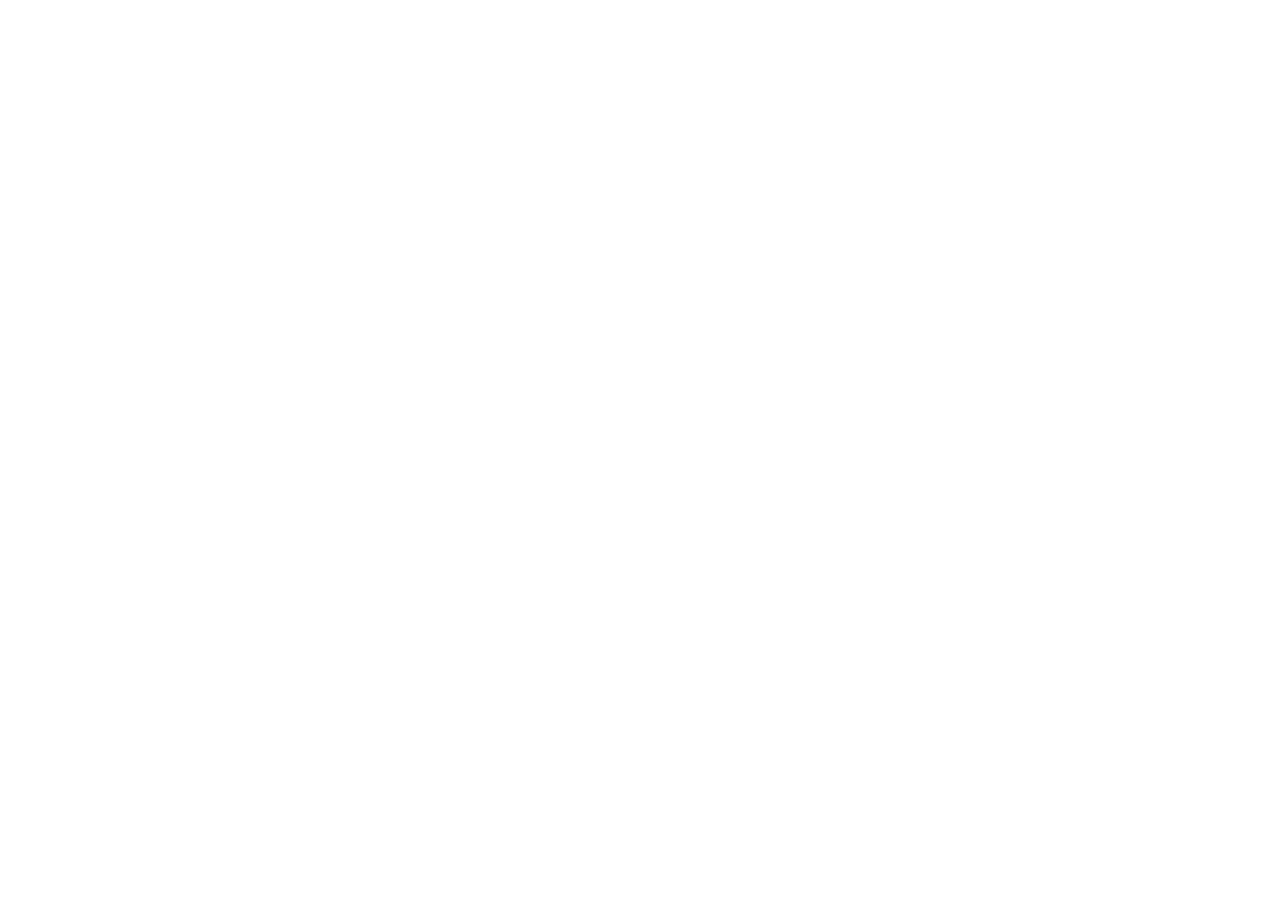
==== index.html @ 11820106 "first commit" ====
<!DOCTYPE html>
<html lang="en">
<head>
    <meta charset="UTF-8">
    <meta name="viewport" content="width=device-width, initial-scale=1.0">
    <title>Document</title>
</head>
<body>
    
</body>
</html>
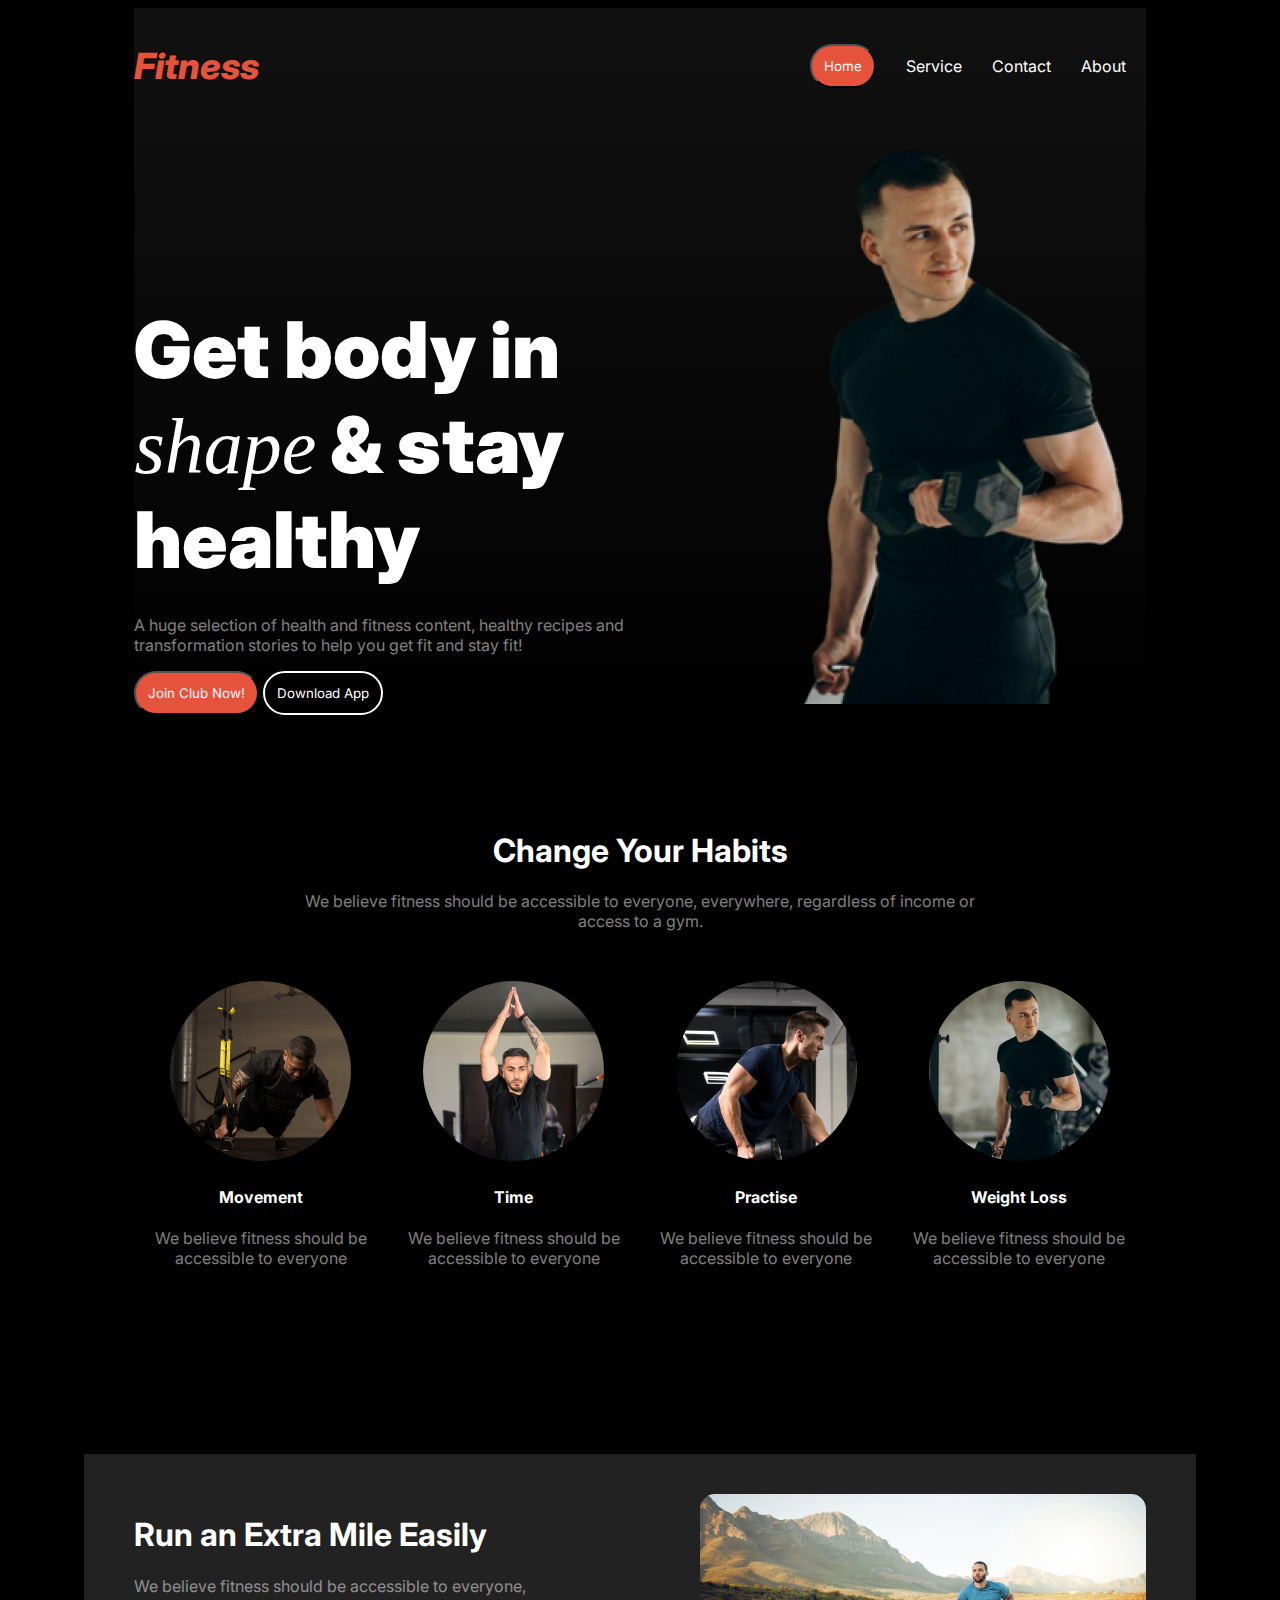
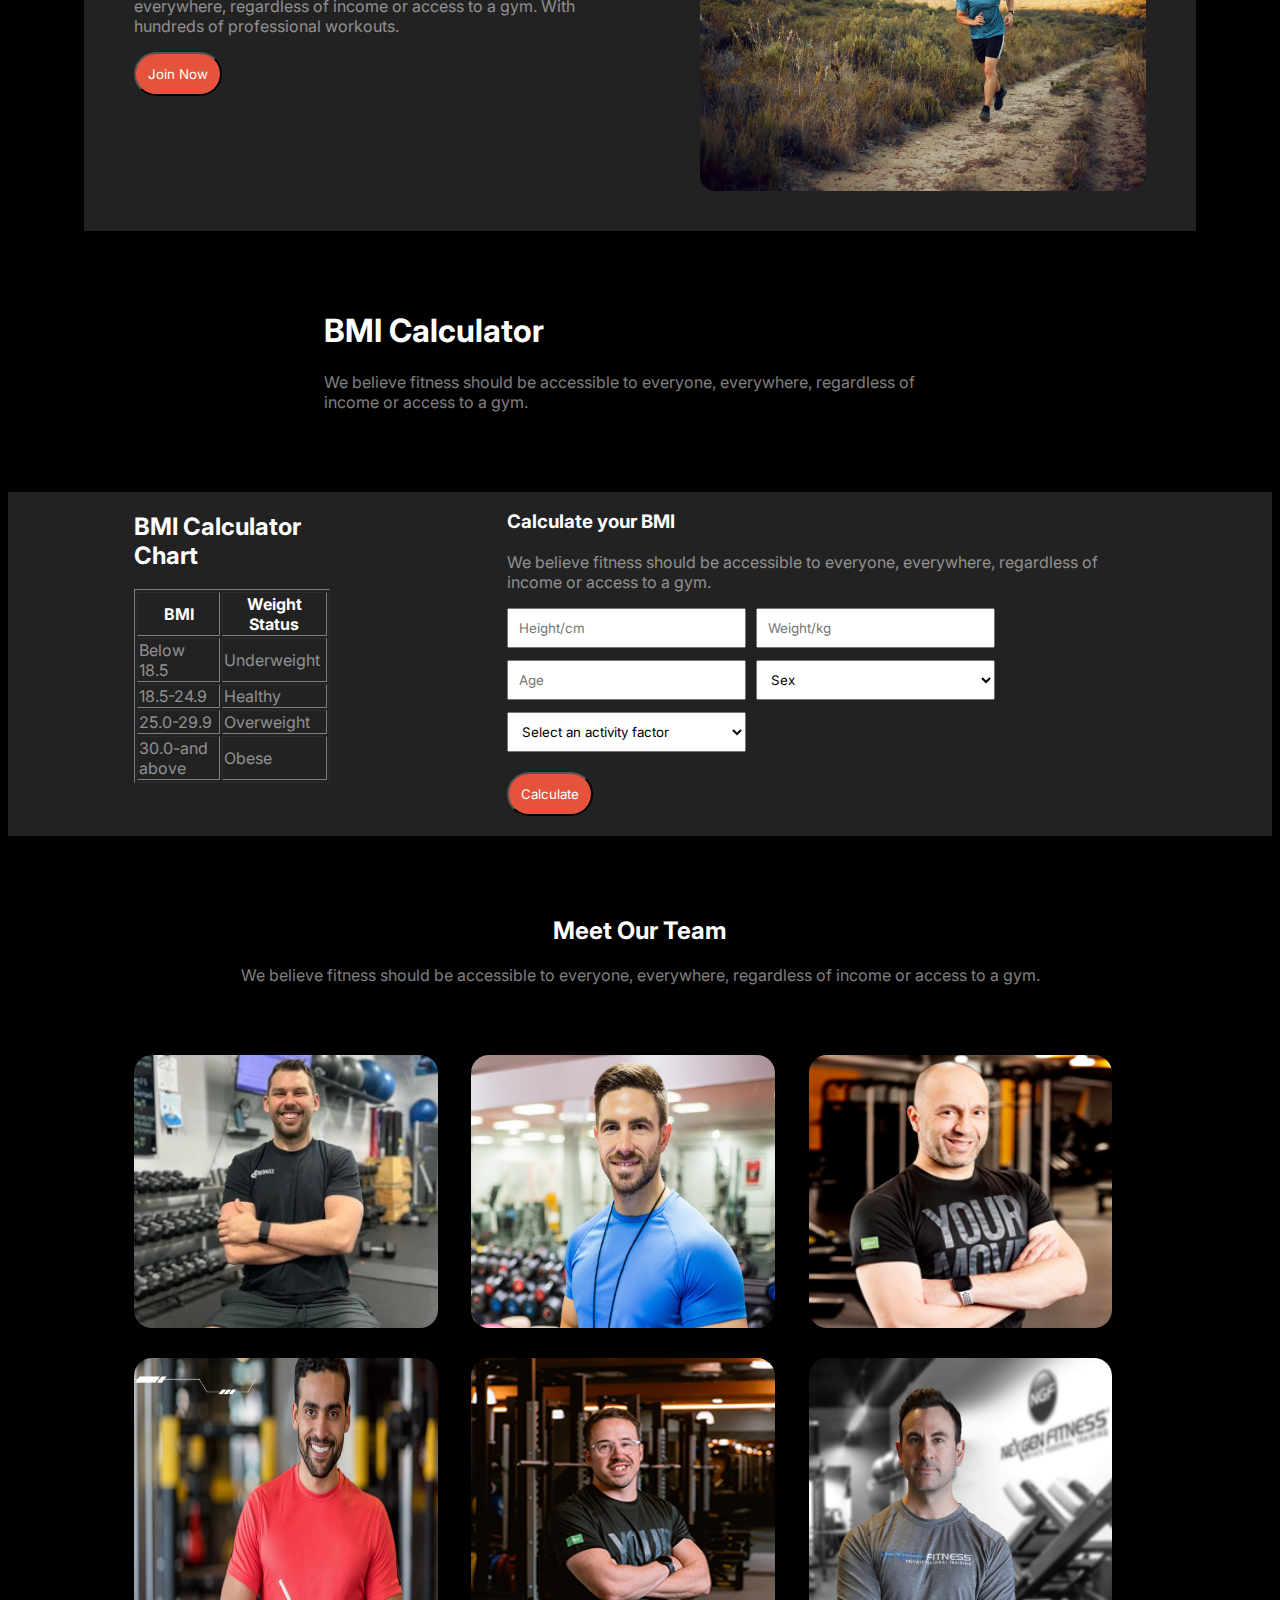
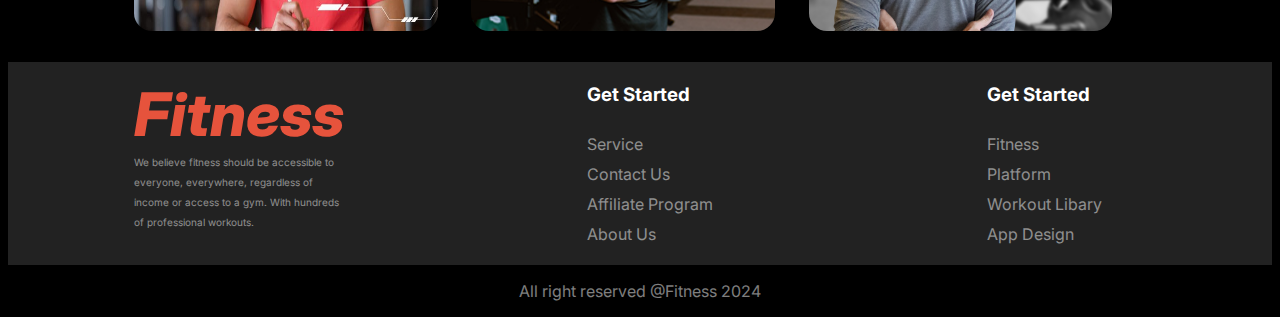
==== commit 4a88a114: "second commit" ====
--- a/index.html
+++ b/index.html
@@ -3,9 +3,220 @@
 <head>
     <meta charset="UTF-8">
     <meta name="viewport" content="width=device-width, initial-scale=1.0">
-    <title>Document</title>
+    <title>Fitness</title>
+    <link rel="stylesheet" href="style.css">
+    
 </head>
 <body>
+    <!-- header start here -->
+    <header>
+        <div class="fitness">
+            <div class="fit">
+            <p>Fitness</p>
+            </div>
+            <div class="icon">
+                <ul>
+                    
+                    <li><button class="home">Home</button></li>
+                    <li class="white">Service</li>
+                    <li class="white">Contact</li>
+                    <li class="white">About</li>
+                    
+                </ul>
+            </div>
+        </div>
+        <div class="container">
+            <div class="section-2">
+                <p  class="body-shape white" >Get body in <span id="shape">shape</span> & stay healthy</p>
+                <p class="bblack">A huge selection of health and fitness content, healthy recipes and transformation stories to help you get fit and stay fit!</p>
+                <div class="side">
+                    <p>
+                        <button class="home">Join Club Now!</button>
+                    <button class="white" style="border-radius: 45px;padding:12px;background-color: black;border: 2px solid white;">Download App</button>
+                    </p>
+                </div>
+            </div>
+            <div class="bp">
+                <img src="images/Images 2.png" alt="">
+            </div>
+        </div>
+    </header>
+    <!-- header end here -->
+    <main>
+        <!-- section 2 start here -->
+        <div style="width: 80%;
+    margin: 0 auto;">
+            <div style="margin-bottom: 50px;" class="change">
+                <h1 class="white">Change Your Habits</h1>
+                <p class="bblack">We believe fitness should be accessible to everyone, everywhere, regardless of income or<br>access to a gym.</p>
+            </div>
+            <div class="change-container">
+                <div class="change">
+                    <img class="img" src="./images/image 3.png" alt="">
+                    <div>
+                    <h4 class="white">Movement</h4>
+                    <p class="bblack">We believe fitness should be accessible to everyone</p>
+                    </div>
+                </div>
+                <div class="change">
+                    <img class="img" src="./images/image 2.png" alt="">
+                    <div>
+                        <h4 class="white">Time</h4>
+                    <p class="bblack">We believe fitness should be accessible to everyone</p>
+                    </div>
+                </div>
+                <div  class="change">
+                    <img class="img" src="./images/image 4.png" alt="">
+                    <h4 class="white">Practise</h4>
+                    <p class="bblack">We believe fitness should be accessible to everyone</p>
+                </div>
+                <div  class="change">
+                    <img class="img" src="./images/image 5.png" alt="">
+                    <h4 class="white">Weight Loss</h4>
+                    <p class="bblack">We believe fitness should be accessible to everyone</p>
+                </div>
+            </div>
+        </div>
+        <!-- section 2 ends here -->
+
+        <!-- section 3 start here -->
+
+    <div class="section-3">
+        <div>
+            <h1 class="white">Run an Extra Mile Easily</h1>
+            <p class="bblack">We believe fitness should be accessible to everyone, everywhere, regardless of income or access to a gym. With hundreds of professional workouts.</p>
+            <button class="home runn">Join Now</button>
+        </div>
+        <div>
+            <img class="run" src="./images/run.jpg" alt="">
+        </div>
+    </div>
+    <!-- section 3 end here -->
+
     
+    <!-- section 4 start here -->
+     <div class="bmi">
+        <h1 class="white">BMI Calculator</h1>
+        <p class="bblack">We believe fitness should be accessible to everyone, everywhere, regardless of income or access to a gym.</p>
+     </div>
+       <!-- table start here -->
+        <div style="background: rgba(34, 34, 34, 1);
+">
+            <div class="bfather">
+                <div>
+                    <h2 class="white">BMI Calculator Chart</h2>
+                    <table border="1">
+                        <th class="white">BMI</th>
+                        <th class="white">Weight Status</th>
+                        <tr>
+                            <td class="bblack">Below 18.5</td>
+                            <td class="bblack">Underweight</td>
+                        </tr>
+                        <tr>
+                            <td class="bblack">18.5-24.9</td>
+                            
+                            <td class="bblack">Healthy</td>
+                        </tr>
+                        <tr>
+                            <td class="bblack">25.0-29.9</td>
+                            <td class="bblack">Overweight</td>
+                        </tr>
+                        <tr>
+                            <td class="bblack">30.0-and above</td>
+                            <td class="bblack">Obese</td>
+                        </tr>
+                    </table>
+                    <!-- table ends here -->
+                </div>
+                <div>
+                    <h3 class="white">Calculate your BMI</h3>
+                    <p class="bblack">We believe fitness should be accessible to everyone, everywhere, regardless of income or access to a gym. </p>
+    
+                    <div class="child-father">
+                        <div class="child"><input style="padding: 10px;" type="number" placeholder="Height/cm">
+                        </div>
+                        <div class="child"><input style="padding: 10px;"  type="number" placeholder="Weight/kg">
+                        </div>
+                        <div class="child"><input style="padding: 10px;"  type="number" placeholder="Age">
+                        </div>
+                        <div class="child">
+                            <form>
+                                <select style="padding: 10px;width: 100%;" name="" id="" >
+                                   <option value="" disabled selected>Sex</option>
+                                   <option value="Male">Male</option>
+                                   <option value="Female">Female</option>
+                                   <option value="Others">Others</option>
+                                </select>
+                               </form>
+                        </div>
+                        
+                        <div class="child">
+                            <form>
+                                <select style="padding: 10px;width: 100%;" name="" id="" >
+                                   <option value="" disabled selected>Select an activity factor</option>
+                                   <option value="">1</option>
+                                   <option value="">2</option>
+                                   <option value="">3</option>
+                                </select>
+                            </form>
+                        </div>
+                    </div>
+                    <button style="margin:20px 0 20px;" class="home">
+                         Calculate       
+                    </button>
+                </div>
+            </div>
+        </div>
+        
+    <!-- section 4 ends here -->
+
+    <!-- section 5 start here -->
+         <div style="width: 80%;
+    margin: 0 auto;">
+            <div style="margin-top: 80px;" class="change">
+                <h2 class="white">Meet Our Team</h2>
+                <p class="bblack">We believe fitness should be accessible to everyone, everywhere, regardless of income or access to a gym.</p>
+             </div>
+             <div class="all-pic">
+                <img class="i" src="./images/trainer1.png" alt="">
+                <img class="i" src="./images/trainer2.png" alt="">
+                <img class="i" src="./images/trainer3.png" alt="">
+                <img class="i" src="./images/trainer4.png" alt="">
+                <img class="i" src="./images/trainer5.png" alt="">
+                <img class="i" src="./images/trainer6.png" alt="">
+            </div>
+         </div>
+    <!-- section 5 ends here -->
+
+    </main>
+    <!-- footer start here -->
+    <footer>
+        <div class="f-container">
+            <div>
+                <P><span class="fit-2">Fitness</span><br> <span class="fw bblack">We believe fitness should be accessible to everyone, everywhere, regardless of income or access to a gym. With hundreds of professional workouts.</span></P>
+            </div>
+            <div  class="icon2">
+                
+                <ul>
+                    <h3 class="white">Get Started</h3>
+                    <li class="bblack">Service</li>
+                    <li class="bblack">Contact Us</li>
+                    <li class="bblack">Affiliate Program</li>
+                    <li class="bblack">About Us</li>
+                </ul>
+            </div>
+            <div class="icon2">
+                <ul>
+                    <h3 class="white">Get Started</h3>
+                    <li class="bblack">Fitness</li>
+                    <li class="bblack">Platform</li>
+                    <li class="bblack">Workout Libary</li>
+                    <li class="bblack">App Design</li>
+                </ul>
+            </div>
+        </div>
+    </footer>
+    <!-- footer ends here -->
+     <p style="text-align: center;" class="bblack ">All right reserved @Fitness 2024</p>
 </body>
 </html>--- a/style.css
+++ b/style.css
@@ -0,0 +1,244 @@
+@import url('https://fonts.googleapis.com/css2?family=Inter:ital,opsz,wght@0,14..32,100..900;1,14..32,100..900&display=swap');
+*{
+  font-family: "Inter", sans-serif;
+}
+
+body{
+    background-color: black;
+    /* width: 80%;
+    margin: 0 auto; */
+    font-style: Inter;
+}
+/* header start here */
+header{
+    background: linear-gradient(#111111, rgba(119, 119, 119, 0));
+    width: 80%;
+    margin: 0 auto;
+}
+.fitness{
+    display: flex;
+    justify-content: space-between;
+    align-items: center;
+}
+.icon >ul{
+    /* color: white; */
+    display: flex;
+    gap: 30px;
+    list-style: none;
+    padding: 20px;
+    /* border: 2px solid yellow; */
+    align-items: center;
+}
+.fit{
+    color:rgba(230, 83, 60, 1) ;
+    font-size: 36px;
+    font-style: italic;
+    font-weight: 800;
+    }
+    .home {
+       background-color:rgba(230, 83, 60, 1) ;
+       padding:12px;
+       border-radius: 45px;
+       color: white;
+    }
+    
+    .body-shape{
+        /* font-family: Inter; */
+        font-size: 78px;
+        font-weight: 900;
+        margin-bottom: 28px;
+    }
+    #shape{
+        font-family: Miama;
+        font-size: 78px;
+        font-style: italic;
+        font-weight: 400;
+    }
+    .section-2{
+        margin-top: 100px;
+        width: 50%;
+        height: 50%;
+    }
+    .container{
+        display: flex;
+        justify-content: space-between;
+        margin-bottom: 100px;
+    } 
+    .bp{
+        position:relative;
+    }
+    /* header ends here */
+    /* footer section start */
+    .f-container{
+        height: 100%;
+        width: 80%;
+        margin: 0 auto;
+        display: grid;
+        /* justify-content: space-between; */
+        grid-template-columns:repeat(3,1fr);
+        column-gap: 20%;
+        /* row-gap: 100px; */
+        /* align-items: center;
+        justify-content: center; */
+    }
+    .icon2 > ul{
+        line-height:30px;
+        list-style: none;
+    }
+    .fw{
+        margin-top: 0px;
+        font-size: 10px;
+    }
+    .fit-2{
+        color:rgba(230, 83, 60, 1) ;
+        font-size: 60px;
+        font-style: italic;
+        font-weight: 800;
+    }
+    footer{
+        background: rgba(34, 34, 34, 1);
+        
+    }
+    /* footer ends here */
+    /* sention-2 start here */
+    .change{
+        text-align: center;
+        margin-bottom: 70px;
+    }
+    .change-container{
+        display: grid;
+        grid-template-columns: repeat(4,1fr);
+    }
+    .img{
+        border-radius: 50%;
+    }
+    /* section-2 ends here */
+    /* section-3 start here */
+    .section-3{
+        width: 80%;
+        margin: 0 auto;
+        margin-top: 100px;
+        padding: 40px 50px;
+        display: grid;
+        grid-template-columns: repeat(2,1fr);
+        column-gap: 120px;
+        background: rgba(34, 34, 34, 1);
+    }
+    .run{
+        height:100%;
+        width:100%; 
+        border-radius: 15px;
+    }
+    /* section-3 ends here */
+
+    /* section 4 start here */
+    .bmi{
+        margin:80px 25%;
+    }
+
+    .bfather{
+        /* border: 2px solid red; */
+        display: flex;
+        justify-content: space-between;
+        gap: 17.5%;
+        /* background: rgba(34, 34, 34, 1); */
+        margin-bottom: 80px;
+        width: 80%;
+        margin: 0 auto;
+    }
+    .child-father{
+        /* border: 2px solid red; */
+        display: grid;
+        grid-template-columns: repeat(2,1fr);
+        column-gap: 10px;
+        row-gap: 12px;
+        width: 50%;
+        /* background: rgba(34, 34, 34, 1); */
+
+    }
+    .child{
+        border-radius: 5px;
+        /* background: rgba(34, 34, 34, 1); */
+        /* background-color: rgba(255, 255, 255, 0.1); */
+     }
+
+     /* section 4 end here */
+
+     /* section 5 start here */
+    .all-pic{
+        /* border: 2px solid red; */
+        display: grid;
+        grid-template-columns: repeat(3,1fr);
+    }
+    .i{
+        border-radius: 18px;
+        height: 90%;
+        width: 90%;
+        /* border: 2px solid aqua; */
+    }
+
+     /* section 5 end here */
+
+    .white{
+        color: white;
+    }
+    .bblack{
+        color:rgba(255, 255, 255, 0.5);
+        ;
+    }
+
+    
+
+     
+     @media screen and (max-width:426px) 
+     {
+         .container
+         {
+            flex-direction: column;
+         }
+         .change-container
+         {
+            grid-template-columns: repeat(1,1fr);
+         }
+         .section-3
+         {
+            grid-template-columns: repeat(1,1fr);
+         }
+         .bfather
+         {
+            flex-direction: column;
+         }
+         .all-pic
+         {
+            grid-template-columns: repeat(1,1fr);
+         }
+         .f-container
+         {
+            grid-template-columns: repeat(1,1fr);
+            /* display: flex; */
+            row-gap: 0px;
+         }
+         
+         .side
+         {
+           width: 317px;
+           gap: 50px;
+           border: 2px solid aqua;
+           /* max-width: max-content; */
+         }
+         .side > p
+         {
+            border:5px solid yellow;
+
+         }
+         .runn
+         {
+           width: 100%;
+           margin-bottom: 30px;
+         }
+         *{
+            margin: 0px;
+         }
+     }
+ 
+    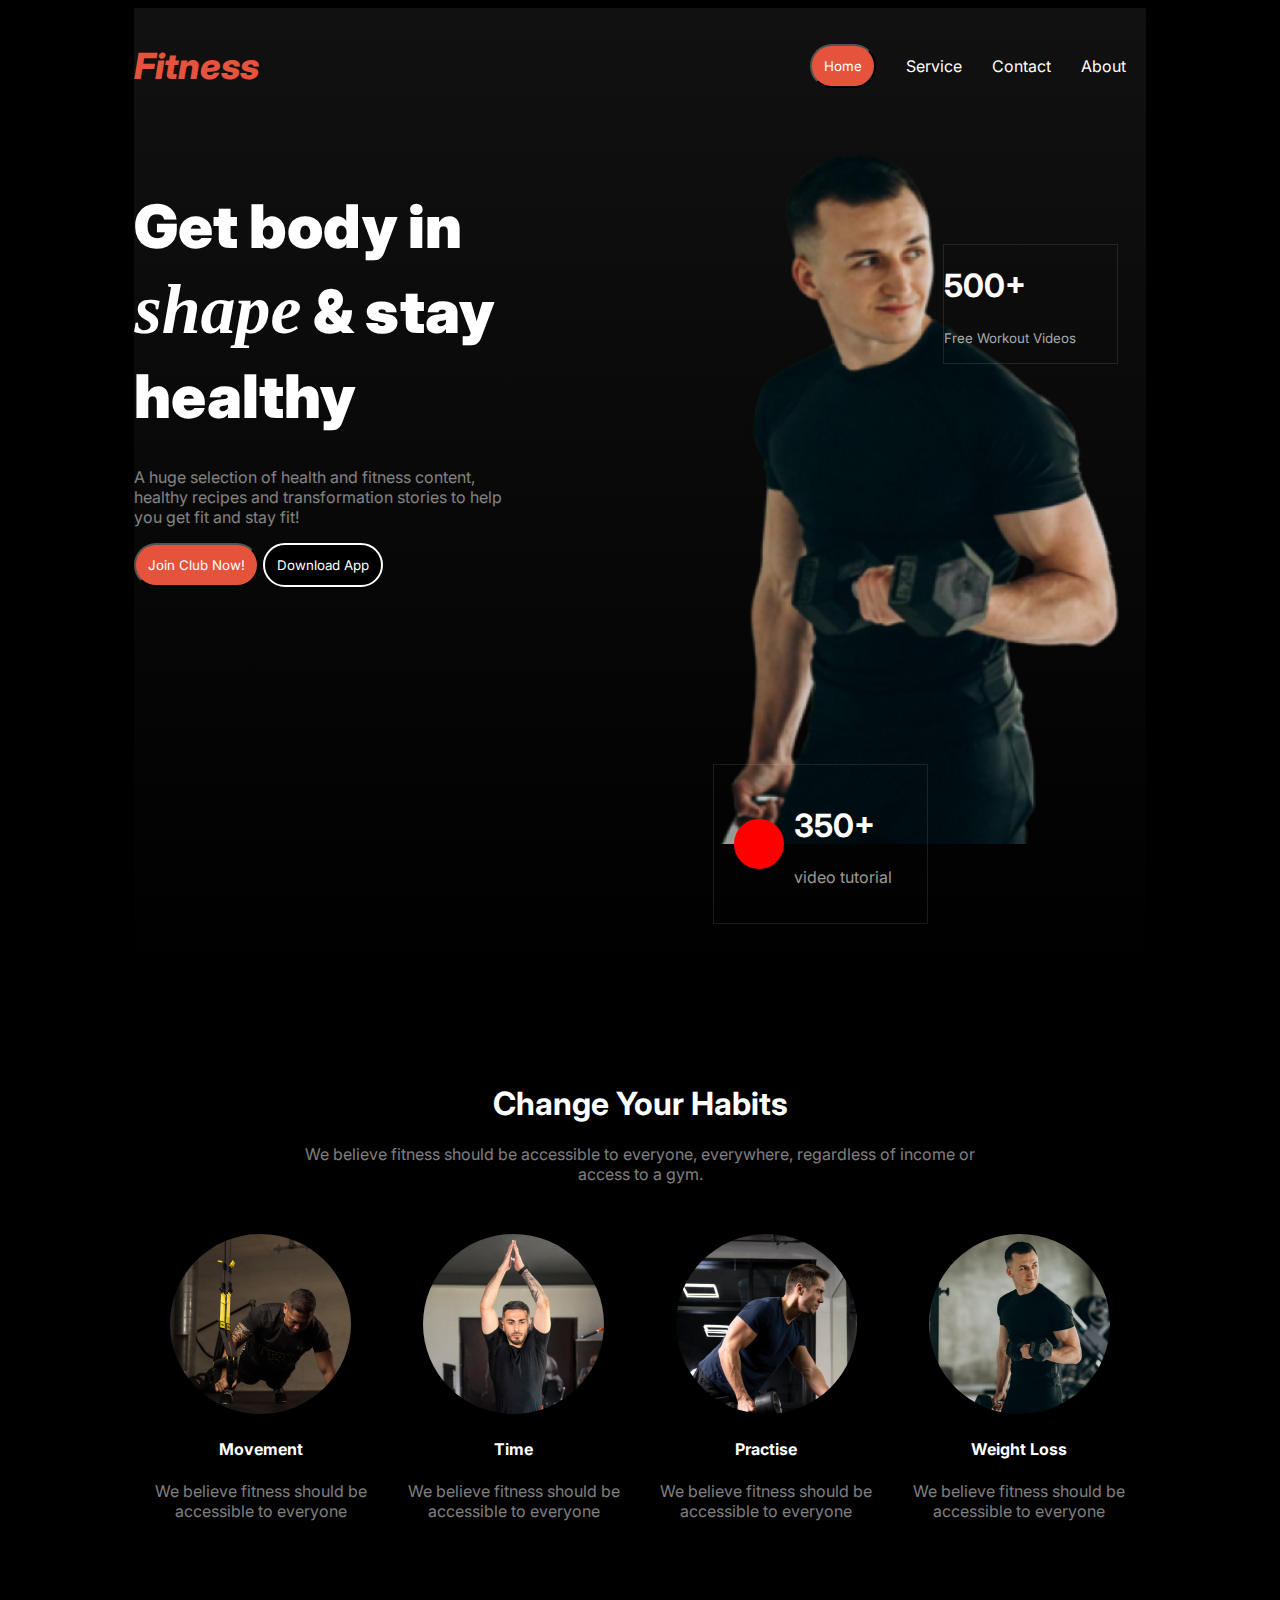
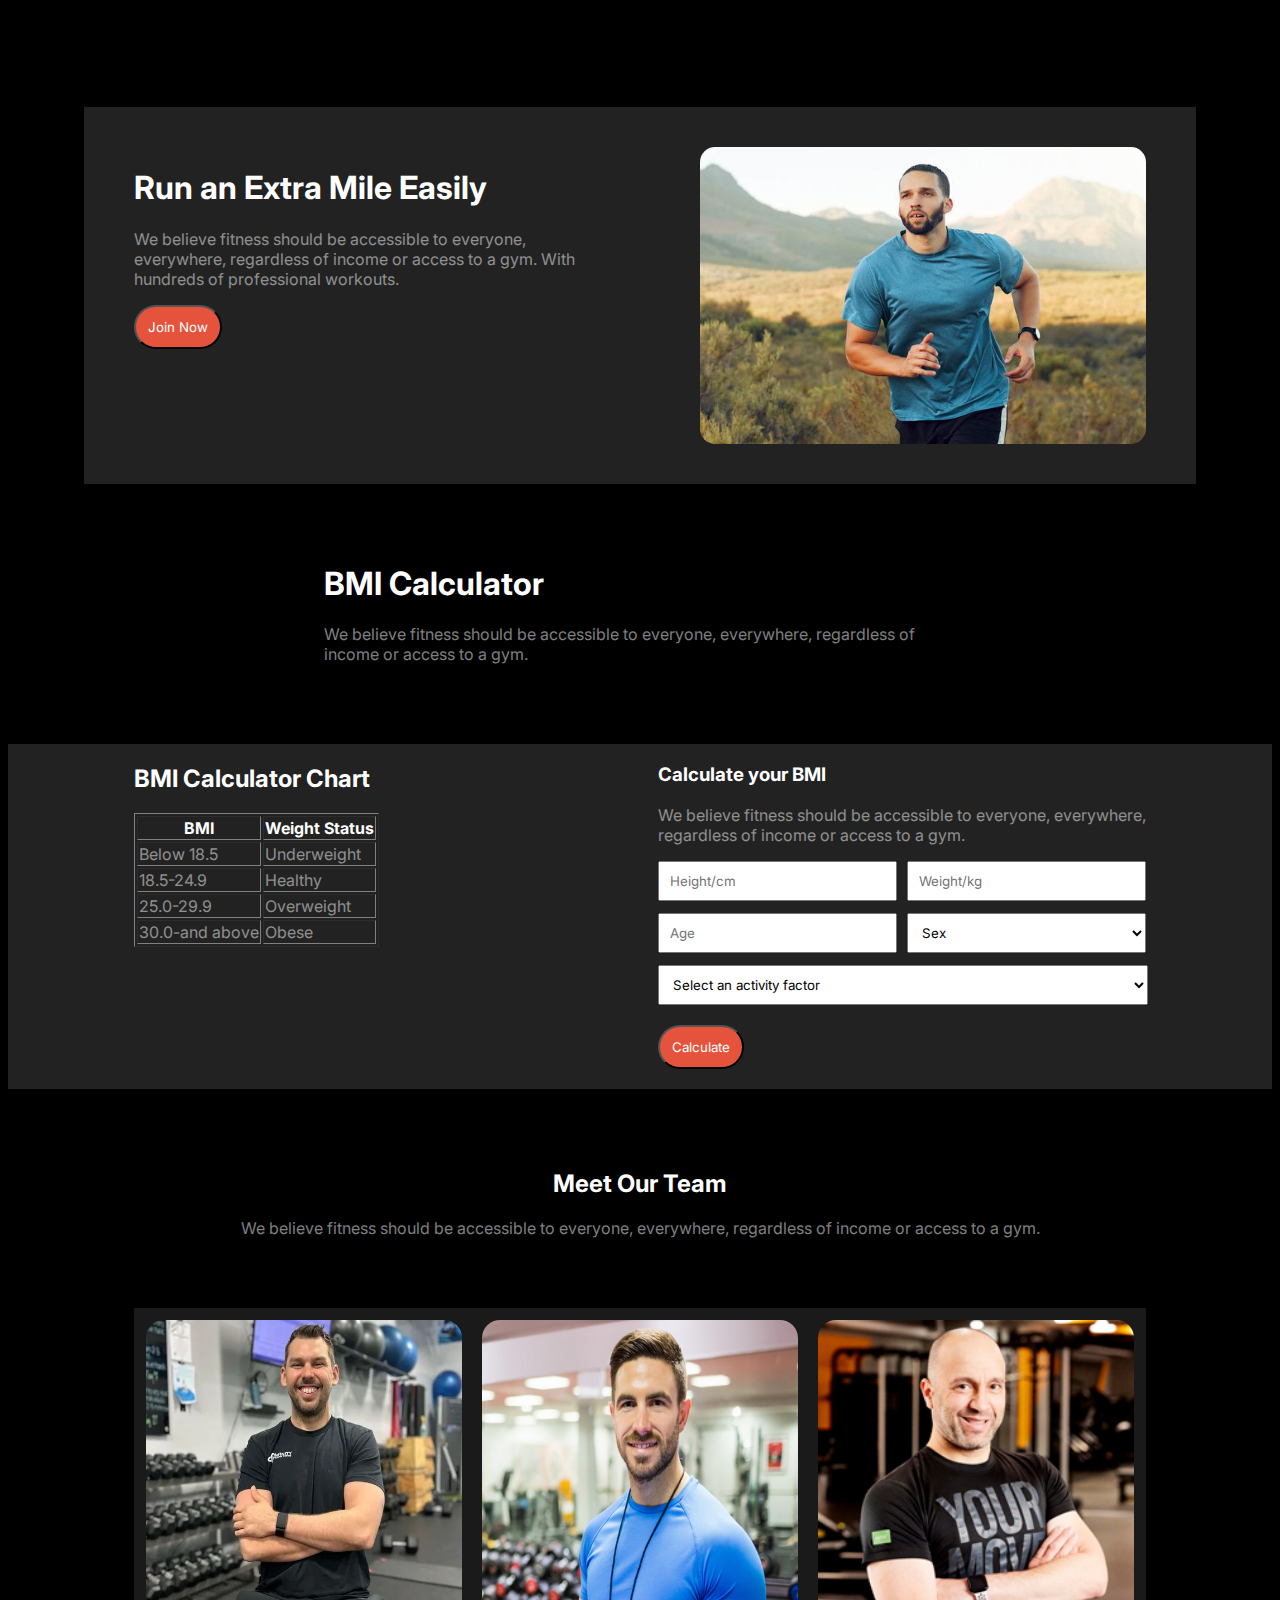
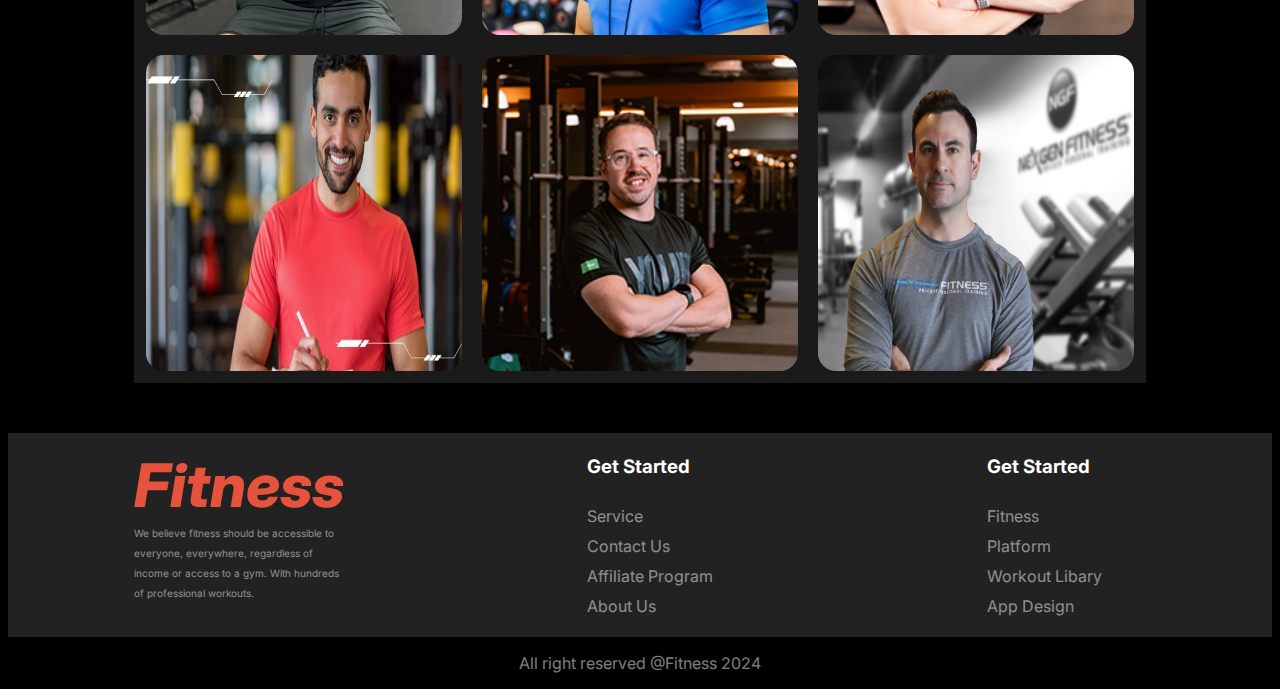
==== commit 911294f4: "third commit" ====
--- a/index.html
+++ b/index.html
@@ -37,7 +37,15 @@
                 </div>
             </div>
             <div class="bp">
-                <img src="images/Images 2.png" alt="">
+                <div class="white vt vv">
+                    <H1>500+</H1>
+                    <p style="color: rgba(255, 255, 255, 0.65);"><small>Free Workout Videos</small></p>
+                </div>
+                <div class="white vt vc">
+                    <div style="border: 5px solid red;border-radius: 100%;height: 40px;width: 40px;background-color: red;"></div>
+                    <div><h1>350+</h1>
+                        <p style="color: rgba(239, 237, 232, 0.65);">video tutorial</p></div>
+                </div>
             </div>
         </div>
     </header>
@@ -152,7 +160,7 @@
                         
                         <div class="child">
                             <form>
-                                <select style="padding: 10px;width: 100%;" name="" id="" >
+                                <select class="d" name="" id="" >
                                    <option value="" disabled selected>Select an activity factor</option>
                                    <option value="">1</option>
                                    <option value="">2</option>
@@ -178,7 +186,10 @@
                 <p class="bblack">We believe fitness should be accessible to everyone, everywhere, regardless of income or access to a gym.</p>
              </div>
              <div class="all-pic">
-                <img class="i" src="./images/trainer1.png" alt="">
+                <div>
+                 <img class="i" src="./images/trainer1.png" alt="">
+                 <p></p>
+                </div>
                 <img class="i" src="./images/trainer2.png" alt="">
                 <img class="i" src="./images/trainer3.png" alt="">
                 <img class="i" src="./images/trainer4.png" alt="">
--- a/style.css
+++ b/style.css
@@ -1,4 +1,5 @@
 @import url('https://fonts.googleapis.com/css2?family=Inter:ital,opsz,wght@0,14..32,100..900;1,14..32,100..900&display=swap');
+@import url("https://fonts.cdnfonts.com/css/miama");
 *{
   font-family: "Inter", sans-serif;
 }
@@ -44,29 +45,56 @@
     
     .body-shape{
         /* font-family: Inter; */
-        font-size: 78px;
+        font-size: 60px;
         font-weight: 900;
         margin-bottom: 28px;
+        line-height: 85px;
     }
     #shape{
         font-family: Miama;
-        font-size: 78px;
+        font-size: 70px;
         font-style: italic;
-        font-weight: 400;
-    }
-    .section-2{
-        margin-top: 100px;
-        width: 50%;
-        height: 50%;
-    }
+        font-weight:600;
+        line-height: 2px;
+    }
+    
     .container{
-        display: flex;
-        justify-content: space-between;
+        display: grid;
+        grid-template-columns: repeat(2,1fr);
         margin-bottom: 100px;
+        column-gap:20%;
     } 
     .bp{
+        width: 100%;
+        height: 100%;
         position:relative;
-    }
+        /* border: 2px solid red; */
+        background-image:url(./images/Images\ 2.png) ;
+        background-repeat: no-repeat;
+        background-size:contain;
+        /* height: fit-content; */
+        /* background-position: center; */
+    }
+    .vt{
+        /* border: 2px solid red; */
+        width: 100%;
+    }
+    .vv{
+        margin: 120px 0px 350px 230px;
+        border: 1px solid rgba(255, 255, 255, 0.1);
+        border: 1px solid rgba(255, 255, 255, 0.1);
+        width: 40%;
+    }
+    .vc{
+        padding: 20px;
+        margin: 400px 250px 60px 0px;
+        border: 1px solid rgba(255, 255, 255, 0.1);
+        display: flex;
+        align-items: center;
+        column-gap:10px;
+        width: 40%;
+    }
+
     /* header ends here */
     /* footer section start */
     .f-container{
@@ -128,6 +156,8 @@
         height:100%;
         width:100%; 
         border-radius: 15px;
+        object-fit: none;
+        object-position: 68% 30%;
     }
     /* section-3 ends here */
 
@@ -137,14 +167,20 @@
     }
 
     .bfather{
-        /* border: 2px solid red; */
-        display: flex;
-        justify-content: space-between;
+        width: 80%;
+        margin: 0 auto;
+        /* border: 2px solid red; */
+        display:grid ;
+        grid-template-columns: repeat(2,1fr);
         gap: 17.5%;
         /* background: rgba(34, 34, 34, 1); */
         margin-bottom: 80px;
-        width: 80%;
-        margin: 0 auto;
+       
+    }
+    .d{
+        /* border: 2px solid red; */
+        width: 205%;
+        padding: 10px;
     }
     .child-father{
         /* border: 2px solid red; */
@@ -152,7 +188,7 @@
         grid-template-columns: repeat(2,1fr);
         column-gap: 10px;
         row-gap: 12px;
-        width: 50%;
+        width: 100%;
         /* background: rgba(34, 34, 34, 1); */
 
     }
@@ -166,14 +202,18 @@
 
      /* section 5 start here */
     .all-pic{
+        background: rgba(255, 255, 255, 0.1);
+        padding: 12px;
         /* border: 2px solid red; */
         display: grid;
         grid-template-columns: repeat(3,1fr);
+        gap: 20px;
+        margin-bottom: 50px;
     }
     .i{
         border-radius: 18px;
-        height: 90%;
-        width: 90%;
+        height: 100%;
+        width: 100%;
         /* border: 2px solid aqua; */
     }
 
@@ -194,7 +234,7 @@
      {
          .container
          {
-            flex-direction: column;
+            grid-template-columns: repeat(1,1fr);
          }
          .change-container
          {
@@ -206,8 +246,9 @@
          }
          .bfather
          {
-            flex-direction: column;
-         }
+            grid-template-columns: repeat(1,1fr);
+         }
+         
          .all-pic
          {
             grid-template-columns: repeat(1,1fr);
@@ -223,12 +264,12 @@
          {
            width: 317px;
            gap: 50px;
-           border: 2px solid aqua;
+           /* border: 2px solid aqua; */
            /* max-width: max-content; */
          }
          .side > p
          {
-            border:5px solid yellow;
+            /* border:5px solid yellow; */
 
          }
          .runn
@@ -237,7 +278,7 @@
            margin-bottom: 30px;
          }
          *{
-            margin: 0px;
+            margin: 10px;
          }
      }
  
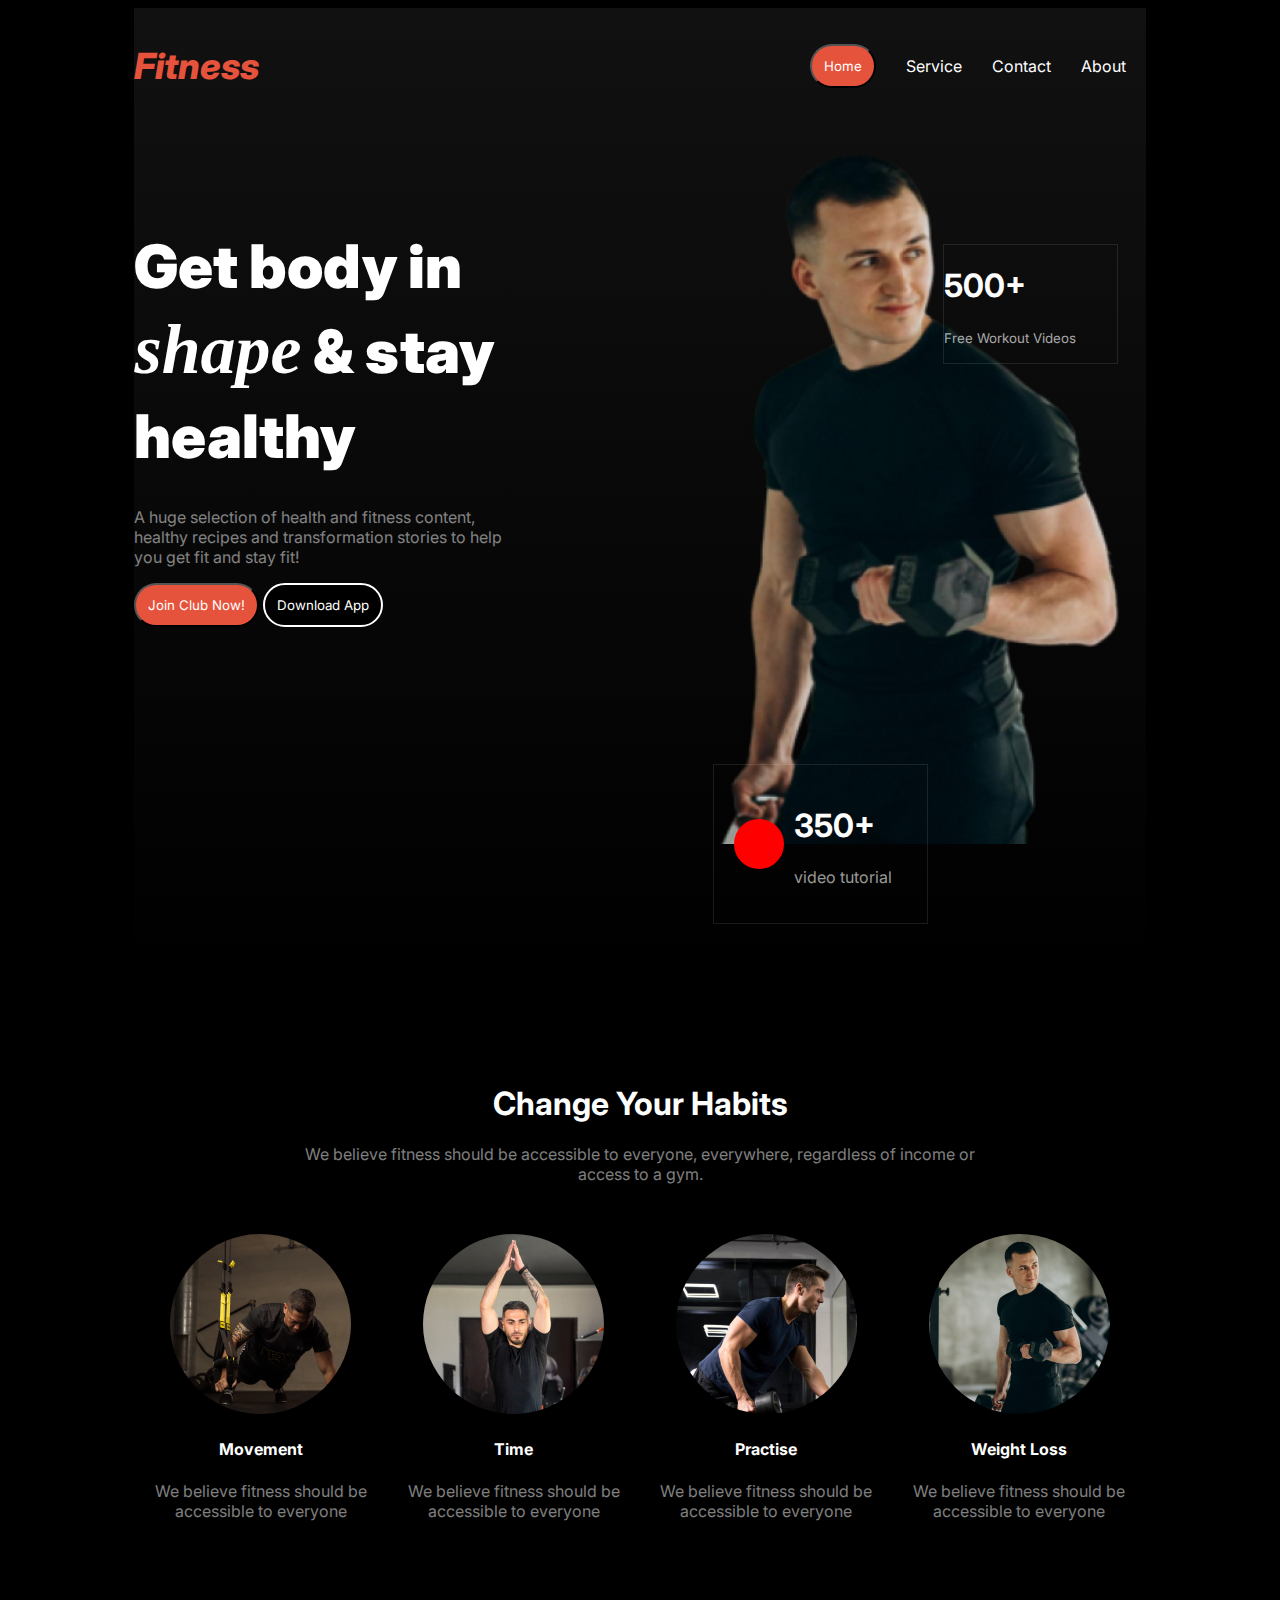
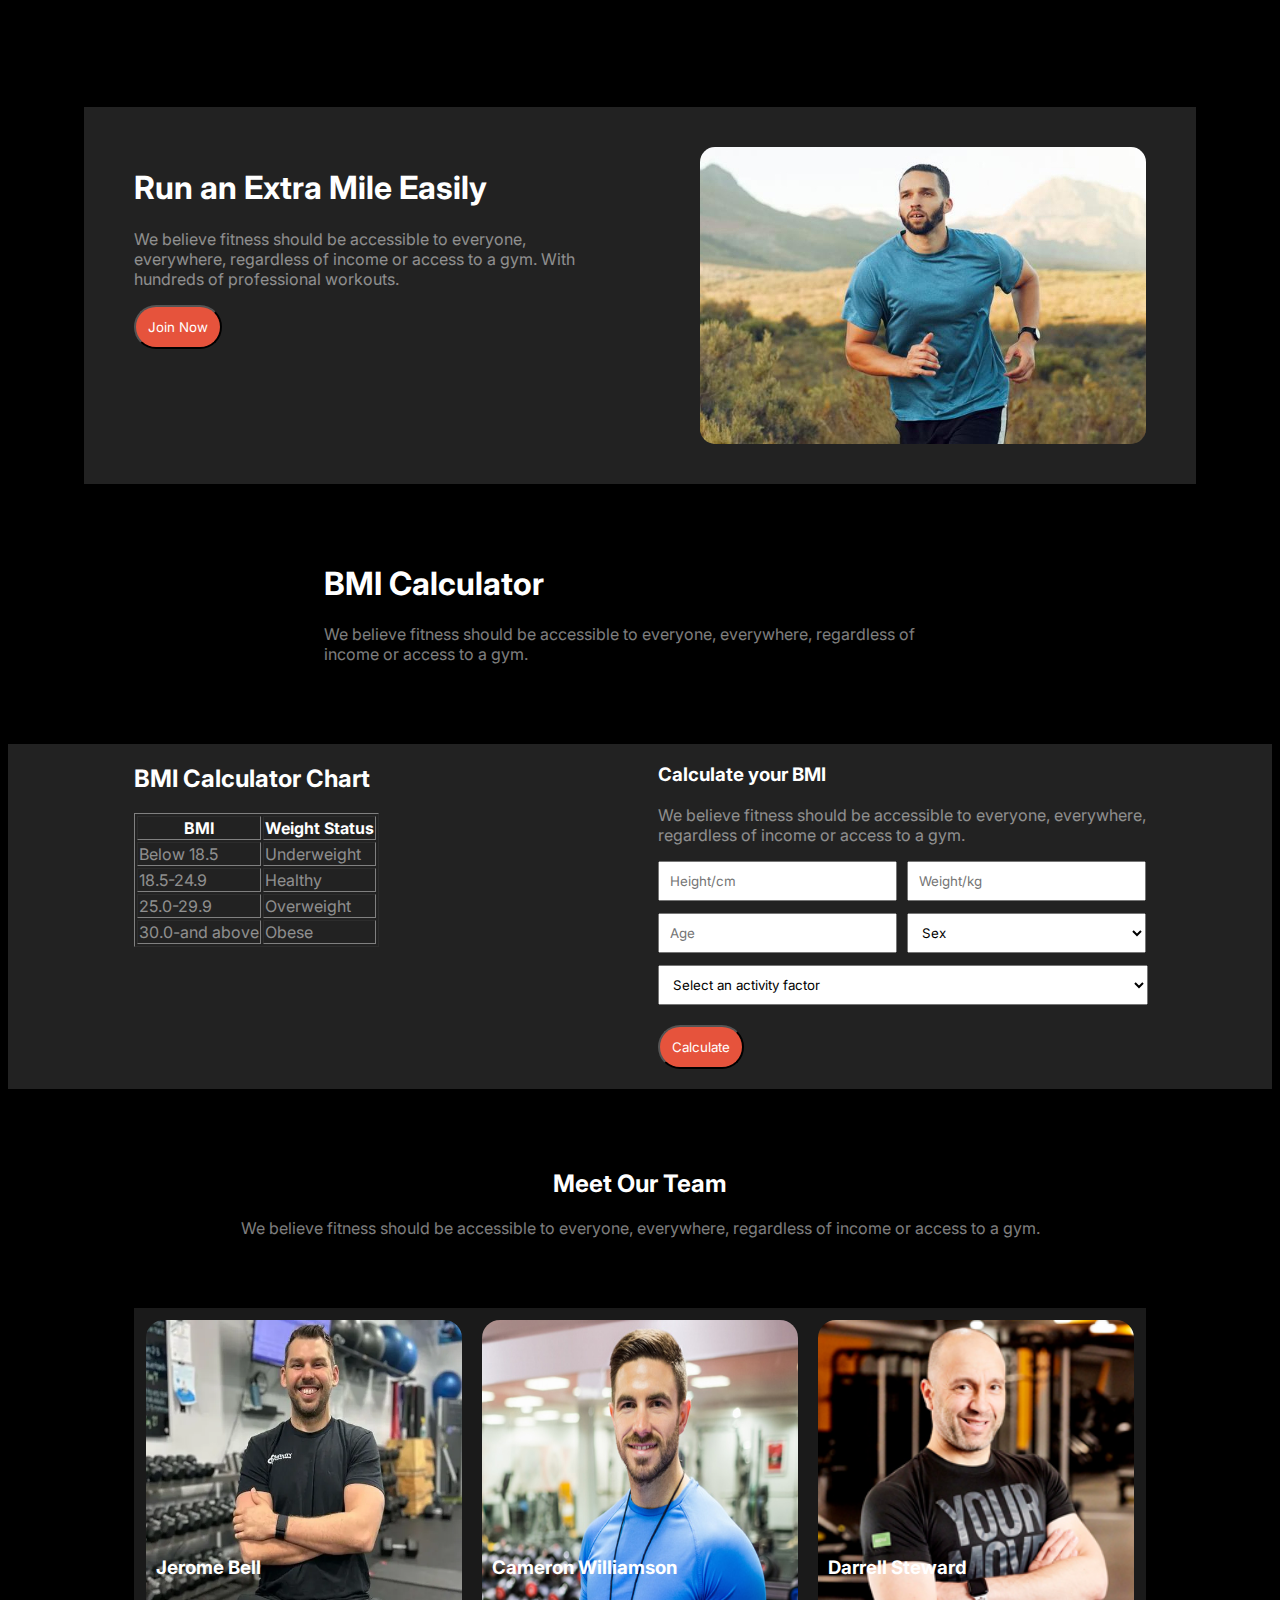
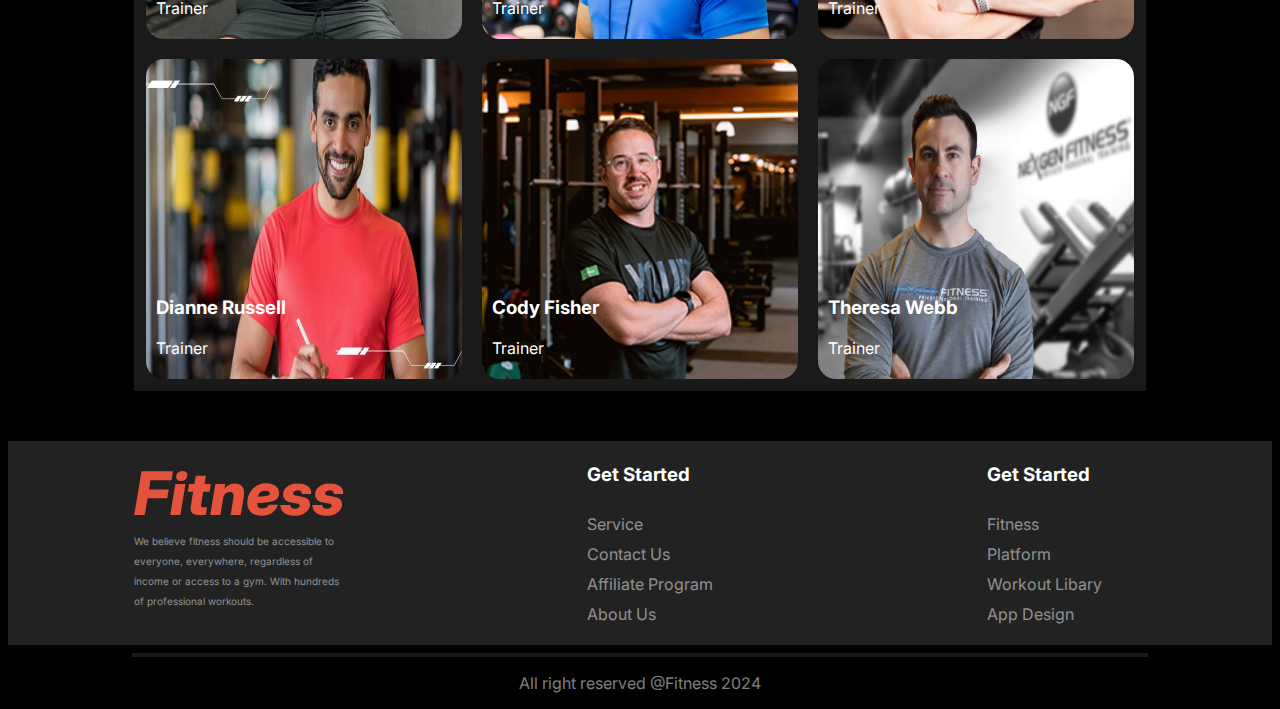
==== commit 6fa8e7c1: "fifth commit" ====
--- a/index.html
+++ b/index.html
@@ -9,7 +9,7 @@
 </head>
 <body>
     <!-- header start here -->
-    <header>
+    <header style="background: linear-gradient(#111111, rgba(119, 119, 119, 0));">
         <div class="fitness">
             <div class="fit">
             <p>Fitness</p>
@@ -186,15 +186,48 @@
                 <p class="bblack">We believe fitness should be accessible to everyone, everywhere, regardless of income or access to a gym.</p>
              </div>
              <div class="all-pic">
-                <div>
-                 <img class="i" src="./images/trainer1.png" alt="">
-                 <p></p>
-                </div>
-                <img class="i" src="./images/trainer2.png" alt="">
-                <img class="i" src="./images/trainer3.png" alt="">
-                <img class="i" src="./images/trainer4.png" alt="">
-                <img class="i" src="./images/trainer5.png" alt="">
-                <img class="i" src="./images/trainer6.png" alt="">
+                <div class="x">
+                    <img class="i" src="./images/trainer1.png" alt="">
+                    <div class="wrt white">
+                        <h3>Jerome Bell</h3>
+                        <p>Trainer</p>
+                    </div>
+                </div>
+                <div class="x">
+                    <img class="i" src="./images/trainer2.png" alt="">
+                    <div class="wrt white">
+                        <h3>Cameron Williamson</h3>
+                        <p>Trainer</p>
+                    </div>
+                </div>
+                <div class="x">
+                    <img class="i" src="./images/trainer3.png" alt="">
+                    <div class="wrt white">
+                        <h3>Darrell Steward</h3>
+                        <p>Trainer</p>
+                    </div>
+                </div>
+                <div class="x">
+                    <img class="i" src="./images/trainer4.png" alt="">
+                    <div class="wrt white">
+                        <h3>Dianne Russell</h3>
+                        <p>Trainer</p>
+                    </div>
+                </div>
+                <div class="x">
+                    <img class="i" src="./images/trainer5.png" alt="">
+                    <div class="wrt white">
+                        <h3>Cody Fisher</h3>
+                        <p>Trainer</p>
+                    </div>
+                </div>
+                <div class="x">
+                    <img class="i" src="./images/trainer6.png" alt="">
+                    <div class="wrt  white">
+                        <h3>Theresa Webb</h3>
+                    <p>Trainer</p>
+                    </div>
+                </div>
             </div>
          </div>
     <!-- section 5 ends here -->
@@ -228,6 +261,9 @@
         </div>
     </footer>
     <!-- footer ends here -->
-     <p style="text-align: center;" class="bblack ">All right reserved @Fitness 2024</p>
+     <div>
+        <hr width="80%" style="border: 2px solid rgba(255, 255, 255, 0.1)">
+        <p style="text-align: center;" class="bblack ">All right reserved @Fitness 2024</p>
+     </div>
 </body>
 </html>--- a/style.css
+++ b/style.css
@@ -12,9 +12,11 @@
 }
 /* header start here */
 header{
-    background: linear-gradient(#111111, rgba(119, 119, 119, 0));
+    
     width: 80%;
     margin: 0 auto;
+    background: linear-gradient(180deg, #111111 0%, rgba(119, 119, 119, 0) 100%);
+
 }
 .fitness{
     display: flex;
@@ -140,6 +142,13 @@
     .img{
         border-radius: 50%;
     }
+    .section-2
+    {
+        width: 100%;
+        height: 100%;
+        /* border: 2px solid red; */
+        margin-top: 40px;
+    }
     /* section-2 ends here */
     /* section-3 start here */
     .section-3{
@@ -202,19 +211,32 @@
 
      /* section 5 start here */
     .all-pic{
+        /* height: 500px; */
+        /* width: 500px; */
         background: rgba(255, 255, 255, 0.1);
         padding: 12px;
-        /* border: 2px solid red; */
+        /* border: 2px solid yellow;  */
         display: grid;
         grid-template-columns: repeat(3,1fr);
         gap: 20px;
         margin-bottom: 50px;
-    }
+        overflow: hidden;
+    }
+    
     .i{
         border-radius: 18px;
         height: 100%;
         width: 100%;
         /* border: 2px solid aqua; */
+        /* position: relative; */
+    }
+    .wrt{
+        position: absolute;
+        top: 65%;
+        margin: 10px;
+    }
+    .x{
+        position: relative;
     }
 
      /* section 5 end here */
@@ -251,6 +273,7 @@
          
          .all-pic
          {
+            /* height: 500px; */
             grid-template-columns: repeat(1,1fr);
          }
          .f-container
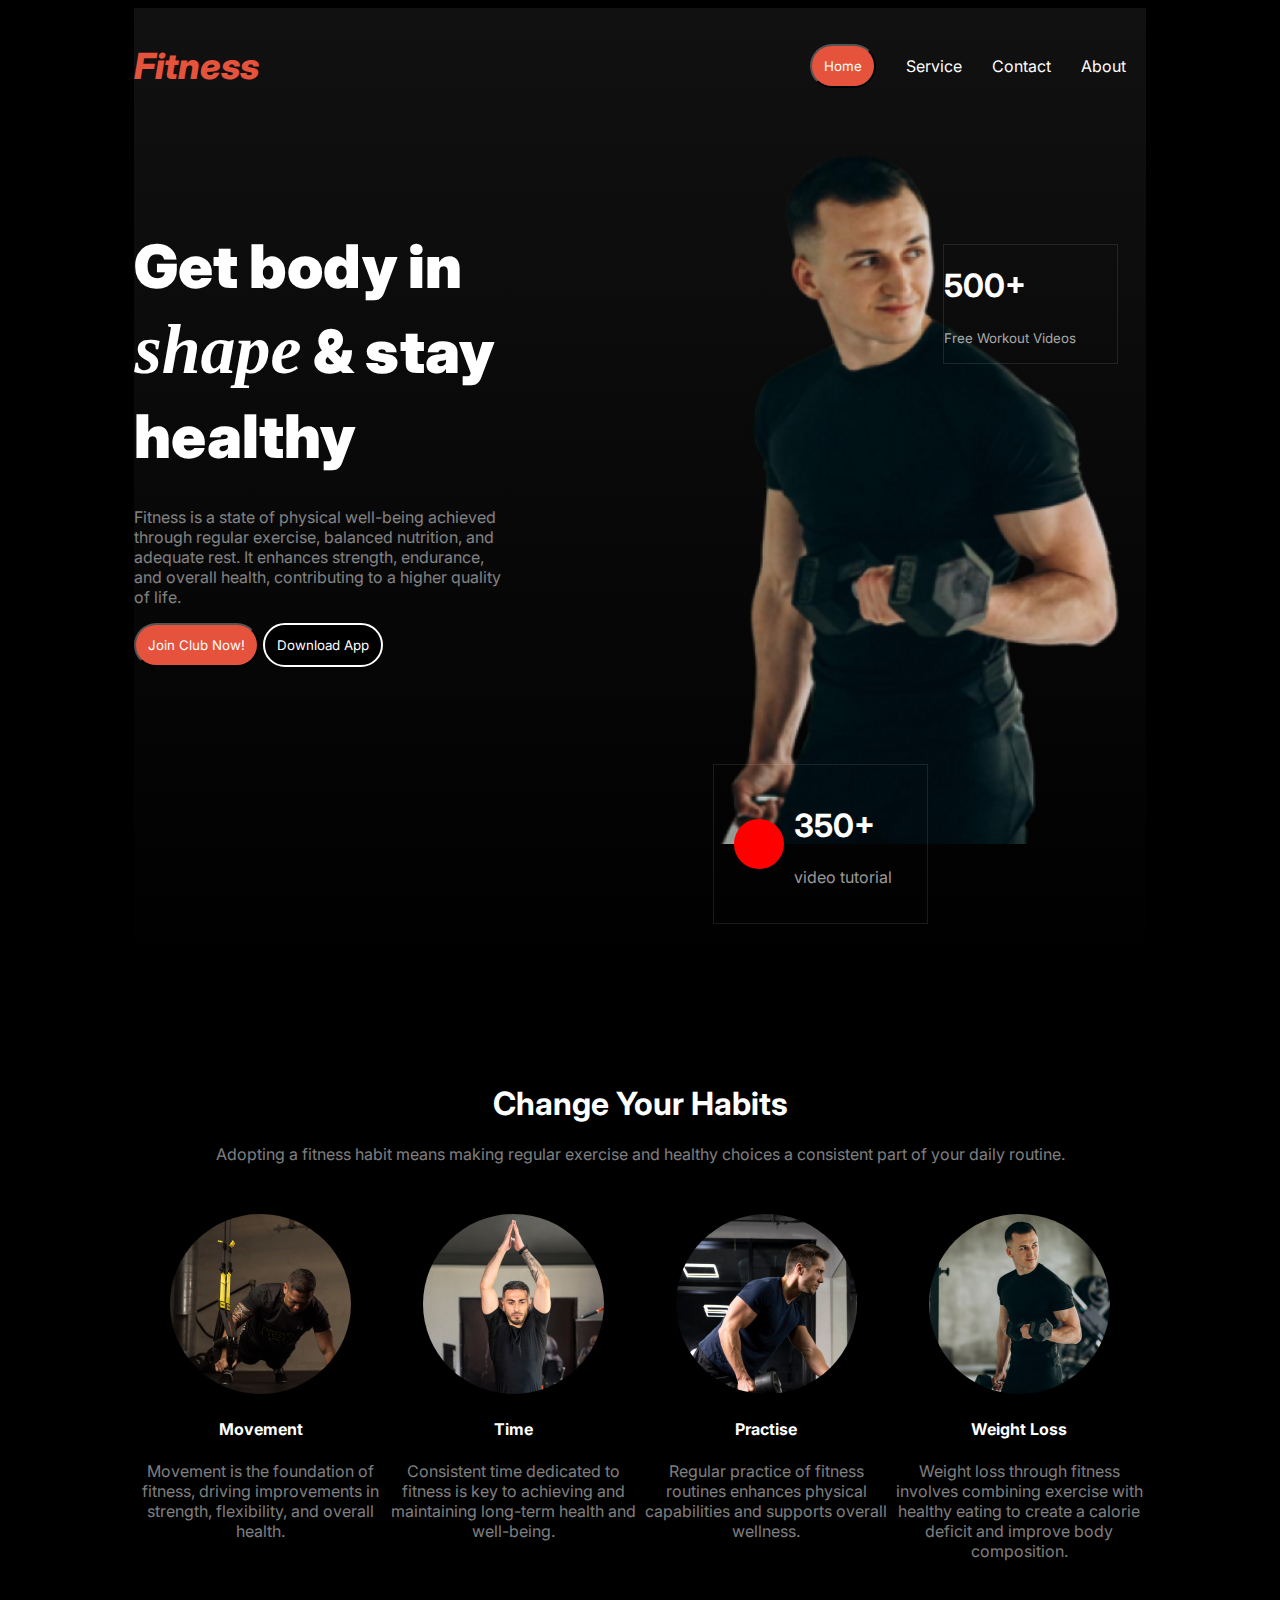
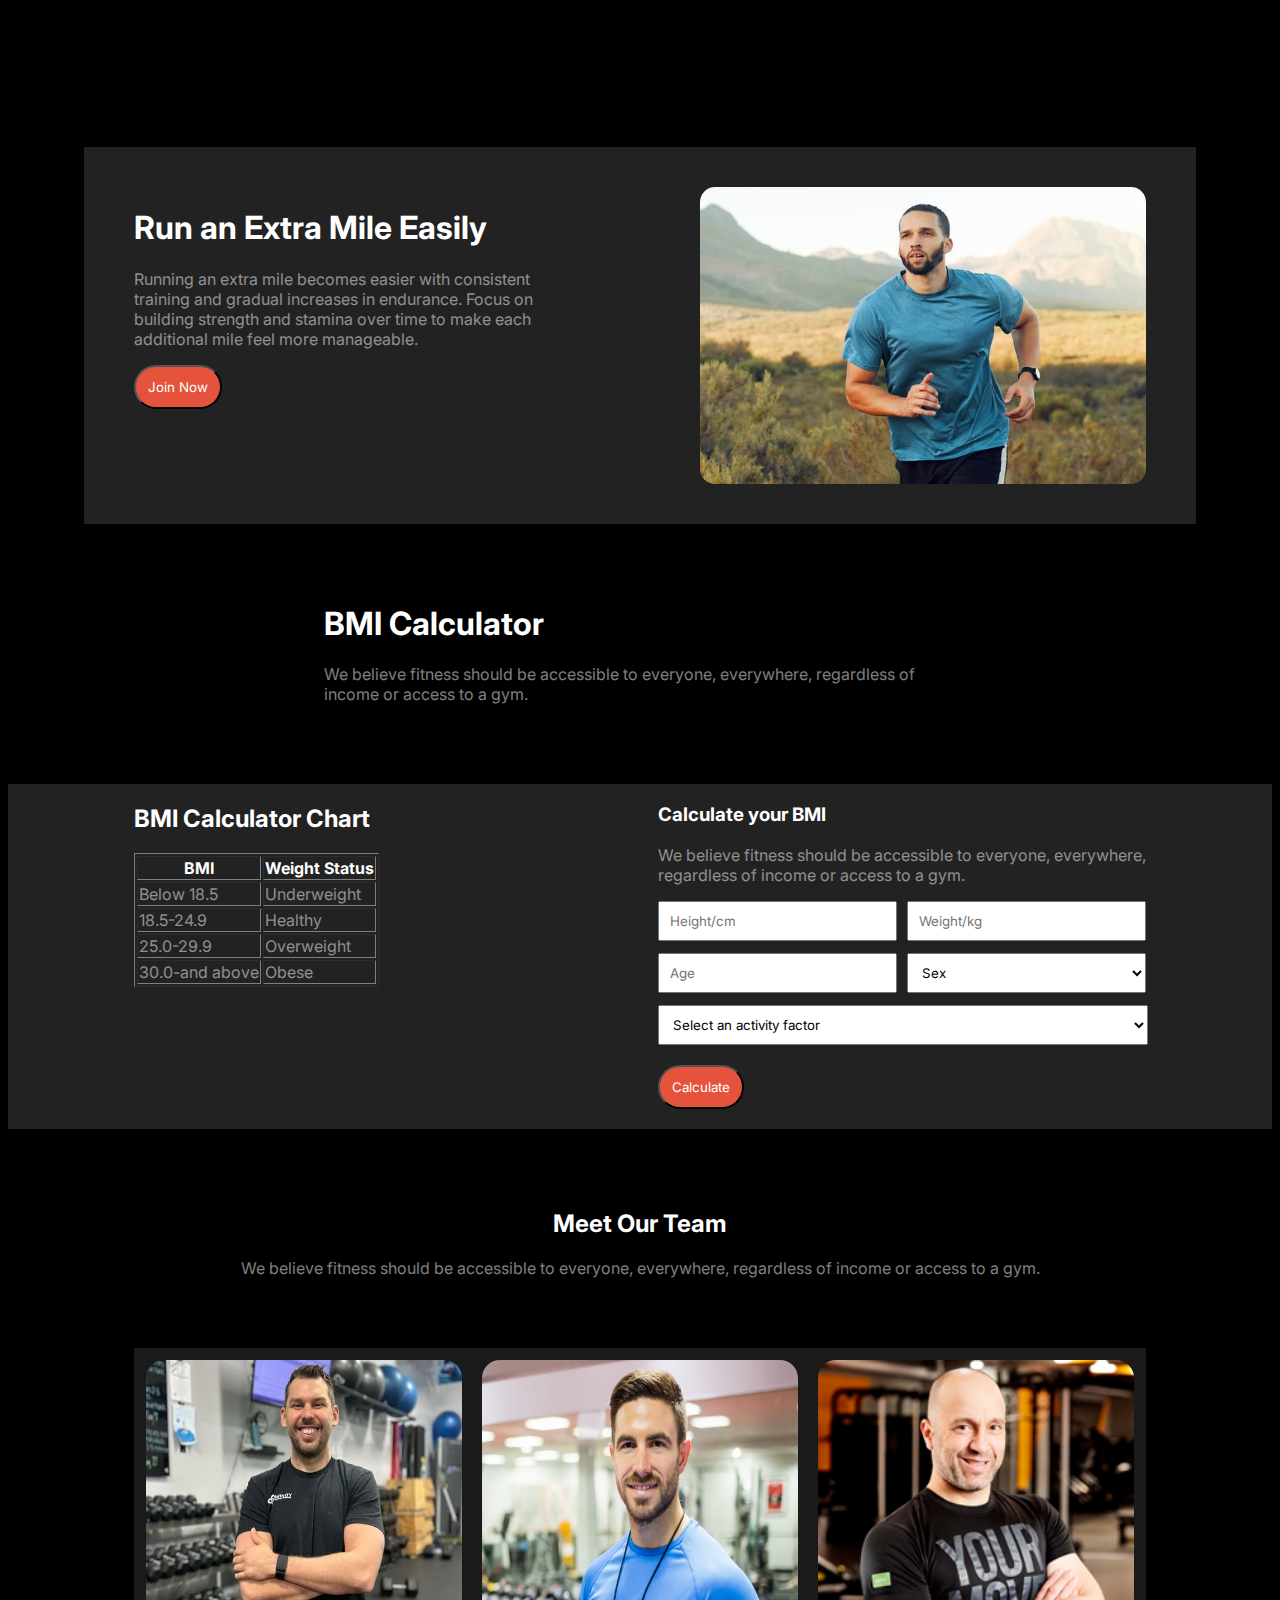
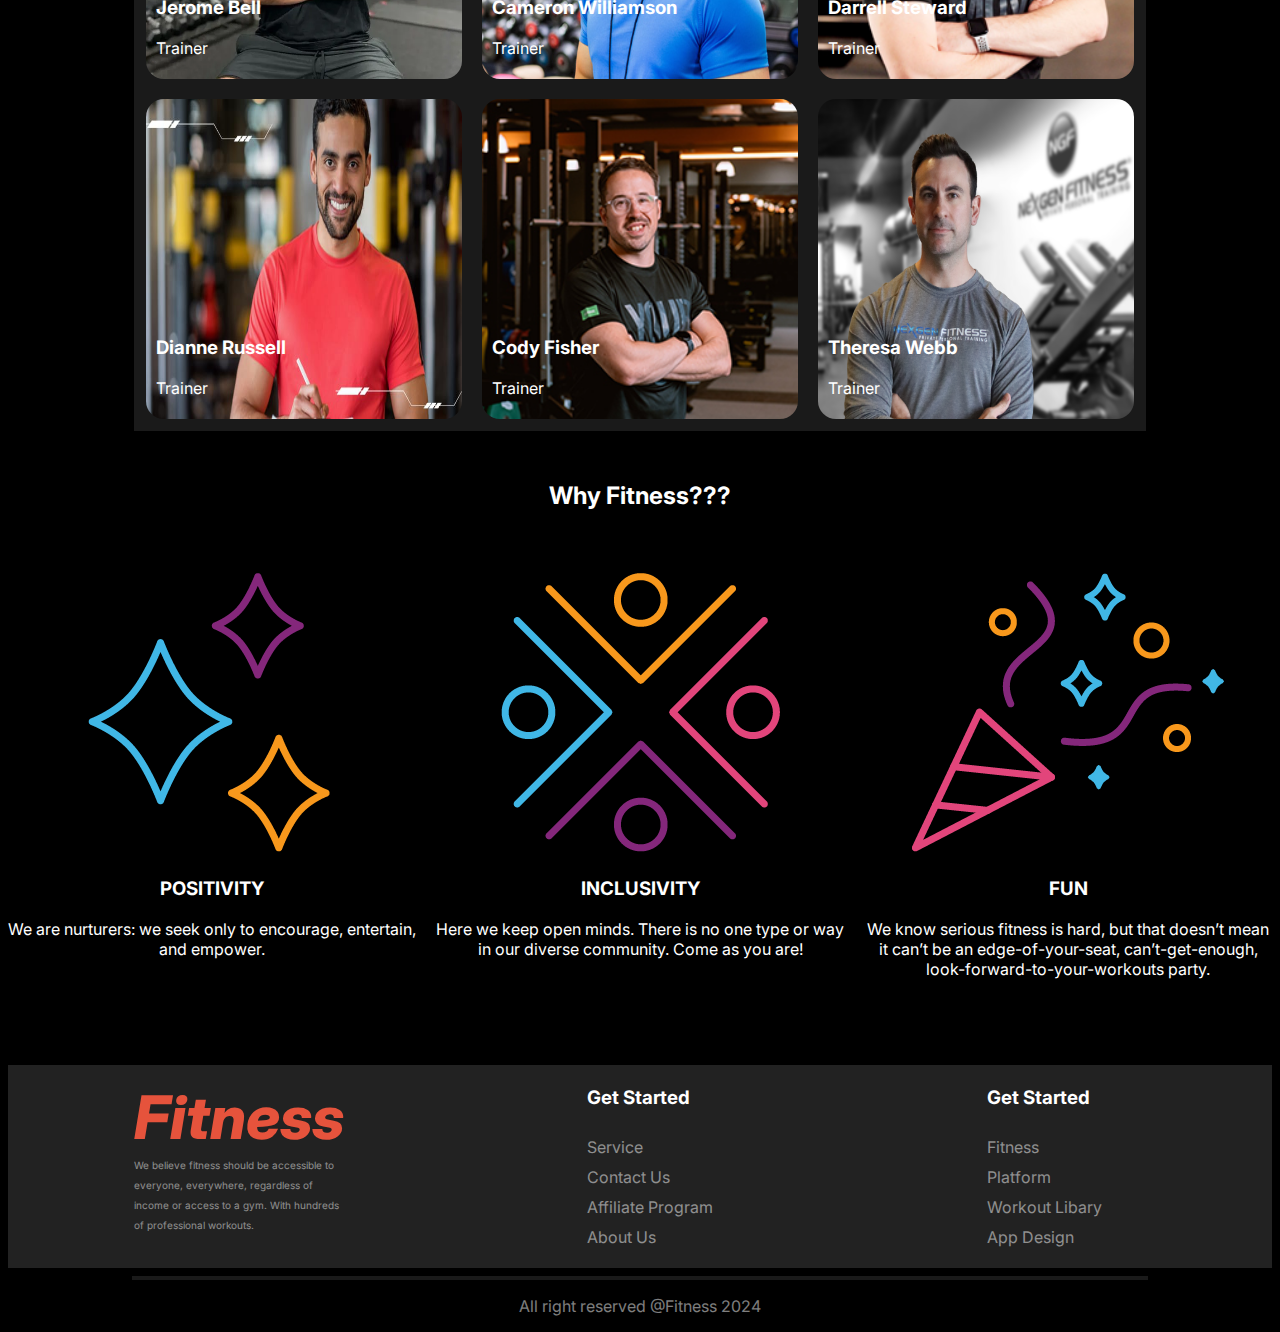
==== commit ceb16137: "sixth commit" ====
--- a/index.html
+++ b/index.html
@@ -28,7 +28,7 @@
         <div class="container">
             <div class="section-2">
                 <p  class="body-shape white" >Get body in <span id="shape">shape</span> & stay healthy</p>
-                <p class="bblack">A huge selection of health and fitness content, healthy recipes and transformation stories to help you get fit and stay fit!</p>
+                <p class="bblack">Fitness is a state of physical well-being achieved through regular exercise, balanced nutrition, and adequate rest. It enhances strength, endurance, and overall health, contributing to a higher quality of life.</p>
                 <div class="side">
                     <p>
                         <button class="home">Join Club Now!</button>
@@ -56,32 +56,32 @@
     margin: 0 auto;">
             <div style="margin-bottom: 50px;" class="change">
                 <h1 class="white">Change Your Habits</h1>
-                <p class="bblack">We believe fitness should be accessible to everyone, everywhere, regardless of income or<br>access to a gym.</p>
+                <p class="bblack">Adopting a fitness habit means making regular exercise and healthy choices a consistent part of your daily routine.</p>
             </div>
             <div class="change-container">
                 <div class="change">
                     <img class="img" src="./images/image 3.png" alt="">
                     <div>
                     <h4 class="white">Movement</h4>
-                    <p class="bblack">We believe fitness should be accessible to everyone</p>
+                    <p class="bblack">Movement is the foundation of fitness, driving improvements in strength, flexibility, and overall health.</p>
                     </div>
                 </div>
                 <div class="change">
                     <img class="img" src="./images/image 2.png" alt="">
                     <div>
                         <h4 class="white">Time</h4>
-                    <p class="bblack">We believe fitness should be accessible to everyone</p>
+                    <p class="bblack">Consistent time dedicated to fitness is key to achieving and maintaining long-term health and well-being.</p>
                     </div>
                 </div>
                 <div  class="change">
                     <img class="img" src="./images/image 4.png" alt="">
                     <h4 class="white">Practise</h4>
-                    <p class="bblack">We believe fitness should be accessible to everyone</p>
+                    <p class="bblack">Regular practice of fitness routines enhances physical capabilities and supports overall wellness.</p>
                 </div>
                 <div  class="change">
                     <img class="img" src="./images/image 5.png" alt="">
                     <h4 class="white">Weight Loss</h4>
-                    <p class="bblack">We believe fitness should be accessible to everyone</p>
+                    <p class="bblack">Weight loss through fitness involves combining exercise with healthy eating to create a calorie deficit and improve body composition.</p>
                 </div>
             </div>
         </div>
@@ -92,7 +92,7 @@
     <div class="section-3">
         <div>
             <h1 class="white">Run an Extra Mile Easily</h1>
-            <p class="bblack">We believe fitness should be accessible to everyone, everywhere, regardless of income or access to a gym. With hundreds of professional workouts.</p>
+            <p class="bblack">Running an extra mile becomes easier with consistent training and gradual increases in endurance. Focus on building strength and stamina over time to make each additional mile feel more manageable.</p>
             <button class="home runn">Join Now</button>
         </div>
         <div>
@@ -232,6 +232,35 @@
          </div>
     <!-- section 5 ends here -->
 
+    <!-- section 6 start here -->
+            <div class="section-6">
+                <h2 style="text-align: center;margin-bottom: 60px;" class="white">Why Fitness???</h2>
+            <div class="section-6-container">
+                <div class="change">
+                    <img src="./images/1st.png" alt="">
+                    <div class="white">
+                        <h3>POSITIVITY</h3>
+                    <p>We are nurturers: we seek only to encourage, entertain, and empower.</p>
+                    </div>
+                </div>
+                <div class="change">
+                    <img src="./images/2nd.png" alt="">
+                    <div class="white">
+                        <h3>INCLUSIVITY</h3>
+                    <p>Here we keep open minds. There is no one type or way in our diverse community. Come as you are!</p>
+                    </div>
+                </div>
+                <div class="change">
+                    <img src="./images/3rd.png" alt="">
+                    <div class="white">
+                        <h3>FUN</h3>
+                    <p>We know serious fitness is hard, but that doesn’t mean it can’t be an edge-of-your-seat, can’t-get-enough, look-forward-to-your-workouts party.</p>
+                    </div>
+                </div>
+            </div>
+            </div>
+    <!-- secti8on 6 end here -->
+
     </main>
     <!-- footer start here -->
     <footer>
--- a/style.css
+++ b/style.css
@@ -249,6 +249,18 @@
         ;
     }
 
+    .section-6{
+        width: 100%;
+        margin: 0 auto;
+        /* margin-bottom: 70px; */
+    }
+      
+    .section-6-container{
+        display: grid;
+        grid-template-columns: repeat(3,1fr);
+        column-gap: 20px;
+    }
+
     
 
      
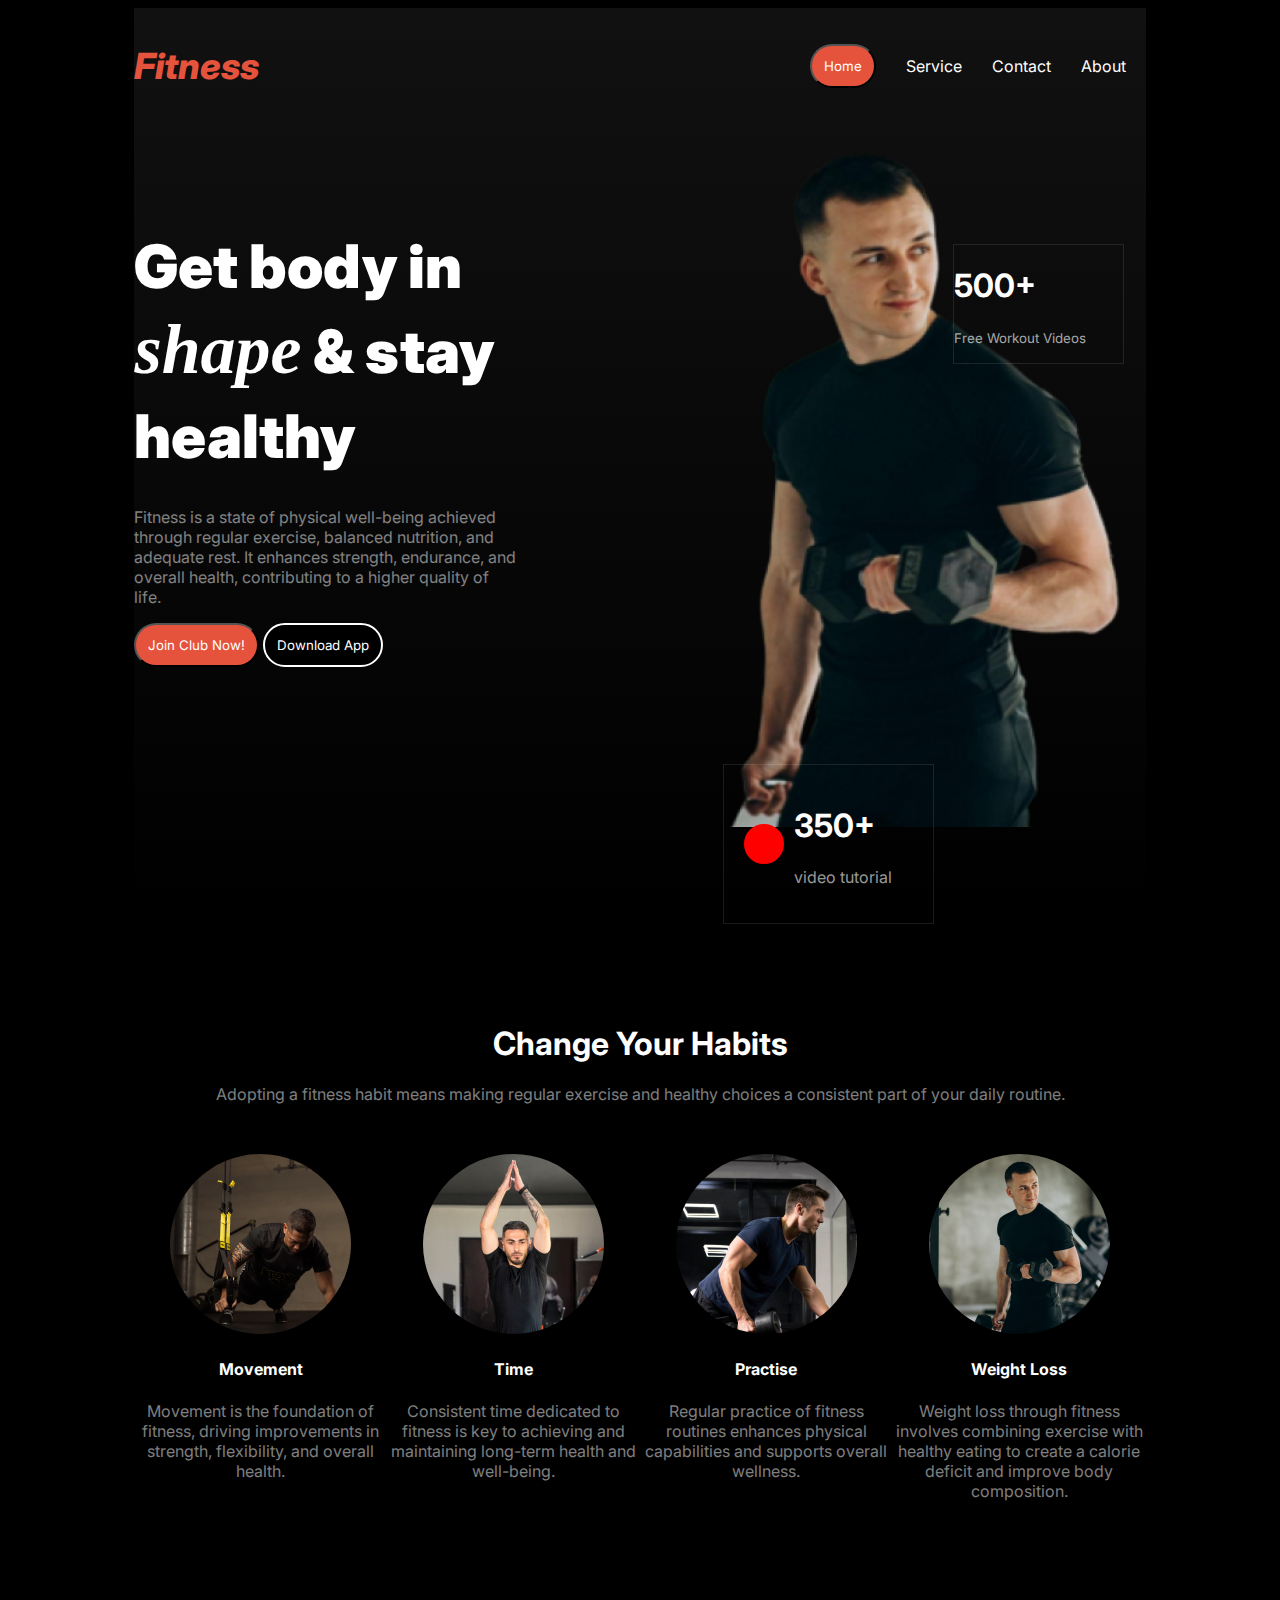
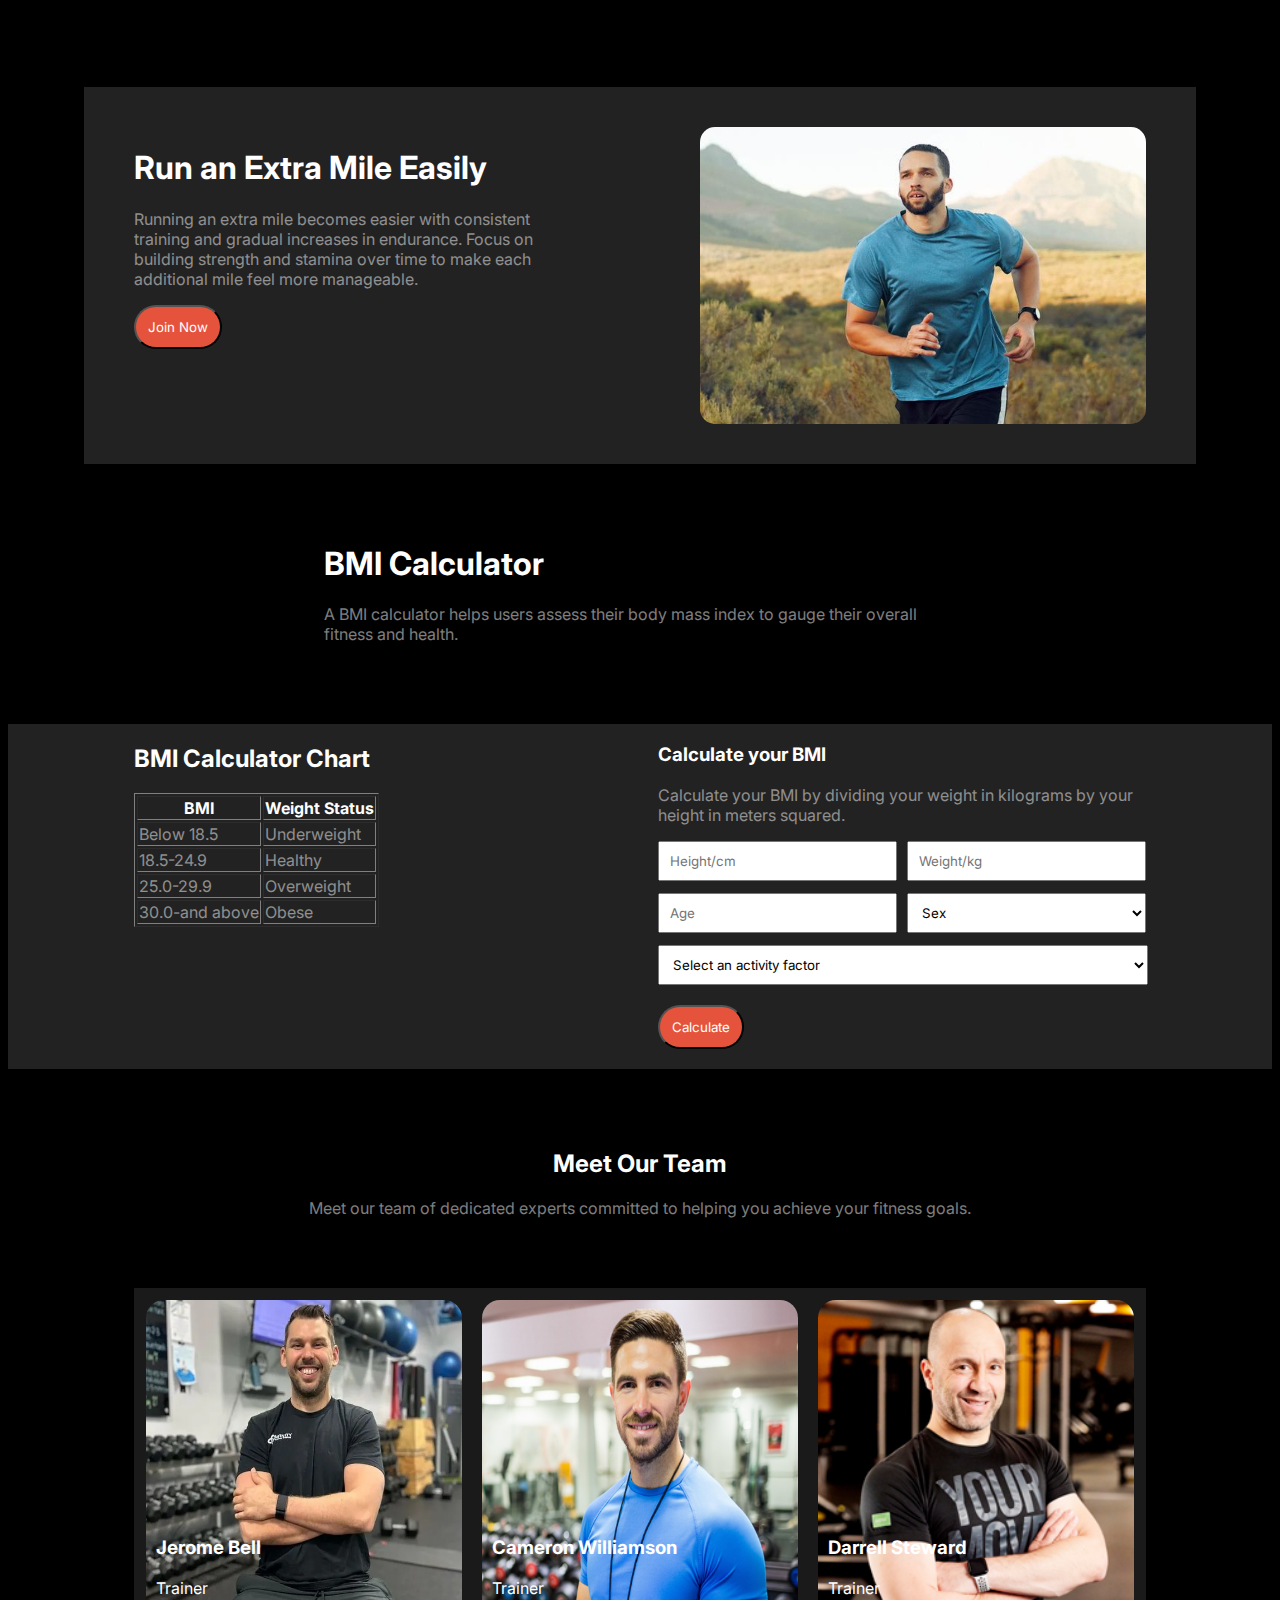
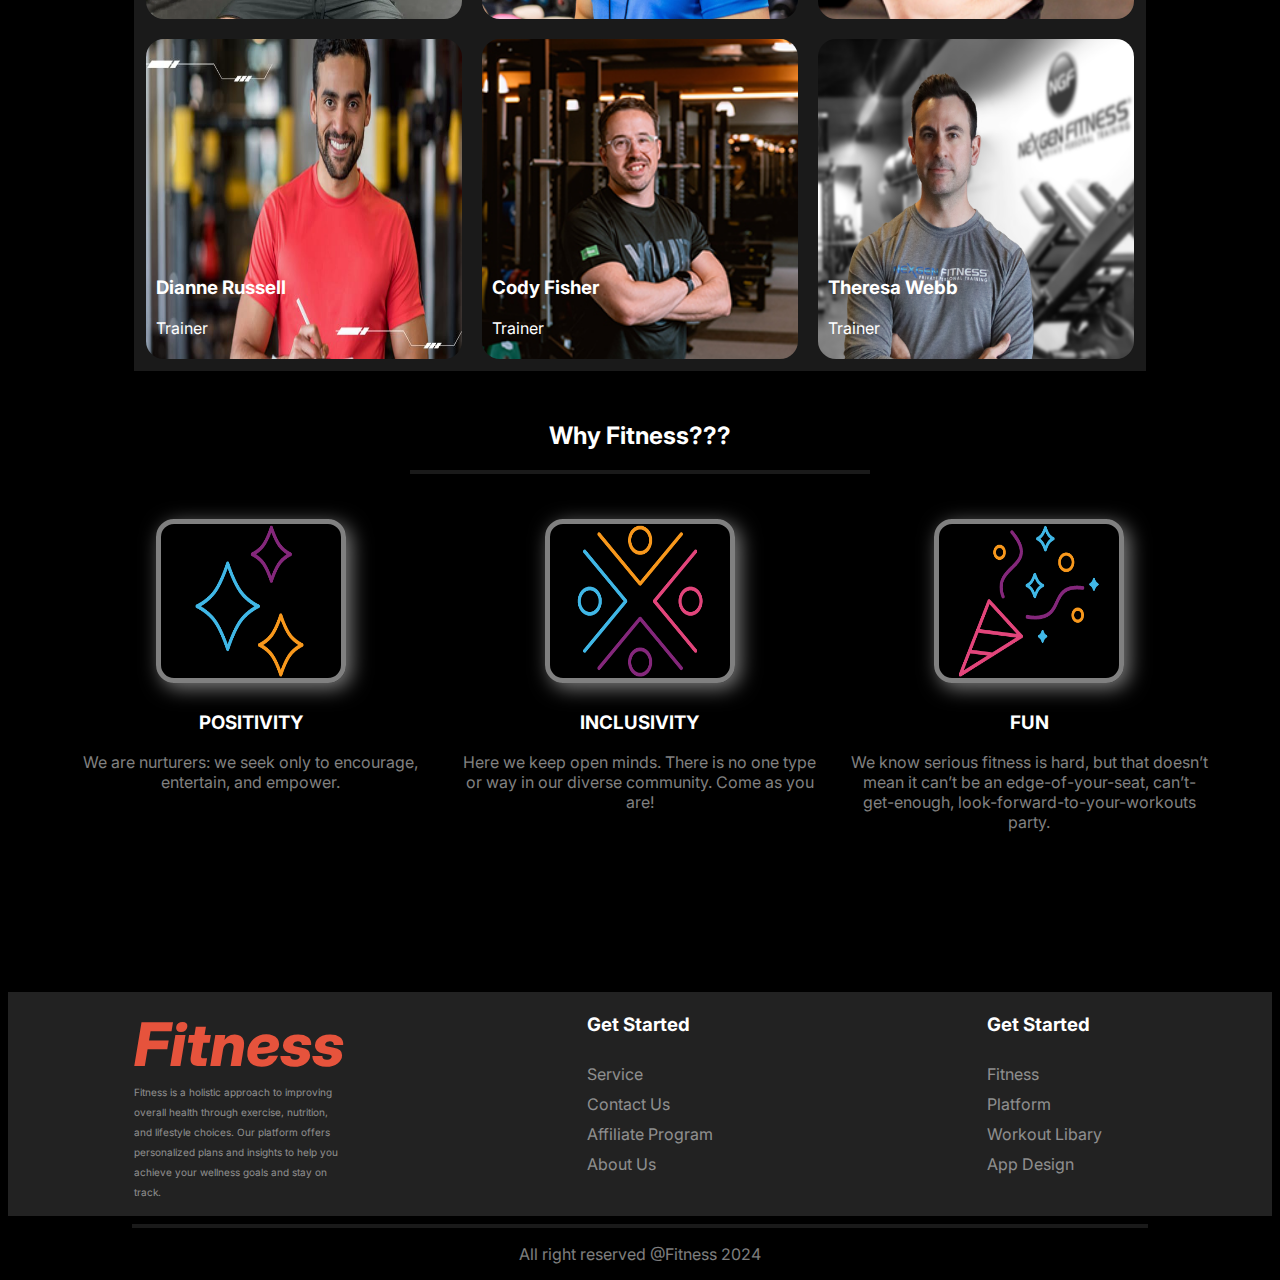
==== commit 0c874e09: "seventh commit" ====
--- a/index.html
+++ b/index.html
@@ -42,7 +42,7 @@
                     <p style="color: rgba(255, 255, 255, 0.65);"><small>Free Workout Videos</small></p>
                 </div>
                 <div class="white vt vc">
-                    <div style="border: 5px solid red;border-radius: 100%;height: 40px;width: 40px;background-color: red;"></div>
+                    <div style="border: 5px solid red;border-radius: 100%;height: 30px;width: 30px;background-color: red;"></div>
                     <div><h1>350+</h1>
                         <p style="color: rgba(239, 237, 232, 0.65);">video tutorial</p></div>
                 </div>
@@ -105,7 +105,7 @@
     <!-- section 4 start here -->
      <div class="bmi">
         <h1 class="white">BMI Calculator</h1>
-        <p class="bblack">We believe fitness should be accessible to everyone, everywhere, regardless of income or access to a gym.</p>
+        <p class="bblack">A BMI calculator helps users assess their body mass index to gauge their overall fitness and health.</p>
      </div>
        <!-- table start here -->
         <div style="background: rgba(34, 34, 34, 1);
@@ -136,9 +136,9 @@
                     </table>
                     <!-- table ends here -->
                 </div>
-                <div>
+                <div class="ctyb">
                     <h3 class="white">Calculate your BMI</h3>
-                    <p class="bblack">We believe fitness should be accessible to everyone, everywhere, regardless of income or access to a gym. </p>
+                    <p class="bblack">Calculate your BMI by dividing your weight in kilograms by your height in meters squared. </p>
     
                     <div class="child-father">
                         <div class="child"><input style="padding: 10px;" type="number" placeholder="Height/cm">
@@ -169,7 +169,7 @@
                             </form>
                         </div>
                     </div>
-                    <button style="margin:20px 0 20px;" class="home">
+                    <button style="margin:20px 0 20px;" class="home c">
                          Calculate       
                     </button>
                 </div>
@@ -183,46 +183,46 @@
     margin: 0 auto;">
             <div style="margin-top: 80px;" class="change">
                 <h2 class="white">Meet Our Team</h2>
-                <p class="bblack">We believe fitness should be accessible to everyone, everywhere, regardless of income or access to a gym.</p>
+                <p class="bblack">Meet our team of dedicated experts committed to helping you achieve your fitness goals.</p>
              </div>
              <div class="all-pic">
                 <div class="x">
-                    <img class="i" src="./images/trainer1.png" alt="">
+                    <img class="l" src="./images/trainer1.png" alt="">
                     <div class="wrt white">
                         <h3>Jerome Bell</h3>
                         <p>Trainer</p>
                     </div>
                 </div>
                 <div class="x">
-                    <img class="i" src="./images/trainer2.png" alt="">
+                    <img class="l" src="./images/trainer2.png" alt="">
                     <div class="wrt white">
                         <h3>Cameron Williamson</h3>
                         <p>Trainer</p>
                     </div>
                 </div>
                 <div class="x">
-                    <img class="i" src="./images/trainer3.png" alt="">
+                    <img class="l" src="./images/trainer3.png" alt="">
                     <div class="wrt white">
                         <h3>Darrell Steward</h3>
                         <p>Trainer</p>
                     </div>
                 </div>
                 <div class="x">
-                    <img class="i" src="./images/trainer4.png" alt="">
+                    <img class="l" src="./images/trainer4.png" alt="">
                     <div class="wrt white">
                         <h3>Dianne Russell</h3>
                         <p>Trainer</p>
                     </div>
                 </div>
                 <div class="x">
-                    <img class="i" src="./images/trainer5.png" alt="">
+                    <img class="l" src="./images/trainer5.png" alt="">
                     <div class="wrt white">
                         <h3>Cody Fisher</h3>
                         <p>Trainer</p>
                     </div>
                 </div>
                 <div class="x">
-                    <img class="i" src="./images/trainer6.png" alt="">
+                    <img class="l" src="./images/trainer6.png" alt="">
                     <div class="wrt  white">
                         <h3>Theresa Webb</h3>
                     <p>Trainer</p>
@@ -234,26 +234,29 @@
 
     <!-- section 6 start here -->
             <div class="section-6">
-                <h2 style="text-align: center;margin-bottom: 60px;" class="white">Why Fitness???</h2>
+                <div>
+                    <h2 style="text-align: center;"class="white">Why Fitness???</h2>
+                    <hr style="width: 40%;margin-bottom: 40px;border: 2px solid rgba(255, 255, 255, 0.1)">
+                </div>
             <div class="section-6-container">
+                <div class="change a">
+                    <img class="i" src="./images/1st.png" alt="">
+                    <div class="a">
+                        <h3 class="white">POSITIVITY</h3>
+                    <p>We are nurturers: we seek only to encourage, entertain, and empower.</p>
+                    </div>
+                </div>
+                <div class="change a">
+                    <img class="i" src="./images/2nd.png" alt="">
+                    <div class="a">
+                        <h3 class="white">INCLUSIVITY</h3>
+                    <p>Here we keep open minds. There is no one type or way in our diverse community. Come as you are!</p>
+                    </div>
+                </div>
                 <div class="change">
-                    <img src="./images/1st.png" alt="">
-                    <div class="white">
-                        <h3>POSITIVITY</h3>
-                    <p>We are nurturers: we seek only to encourage, entertain, and empower.</p>
-                    </div>
-                </div>
-                <div class="change">
-                    <img src="./images/2nd.png" alt="">
-                    <div class="white">
-                        <h3>INCLUSIVITY</h3>
-                    <p>Here we keep open minds. There is no one type or way in our diverse community. Come as you are!</p>
-                    </div>
-                </div>
-                <div class="change">
-                    <img src="./images/3rd.png" alt="">
-                    <div class="white">
-                        <h3>FUN</h3>
+                    <img class="i" src="./images/3rd.png" alt="">
+                    <div class="a">
+                        <h3 class="white">FUN</h3>
                     <p>We know serious fitness is hard, but that doesn’t mean it can’t be an edge-of-your-seat, can’t-get-enough, look-forward-to-your-workouts party.</p>
                     </div>
                 </div>
@@ -266,7 +269,7 @@
     <footer>
         <div class="f-container">
             <div>
-                <P><span class="fit-2">Fitness</span><br> <span class="fw bblack">We believe fitness should be accessible to everyone, everywhere, regardless of income or access to a gym. With hundreds of professional workouts.</span></P>
+                <P><span class="fit-2">Fitness</span><br> <span class="fw bblack">Fitness is a holistic approach to improving overall health through exercise, nutrition, and lifestyle choices. Our platform offers personalized plans and insights to help you achieve your wellness goals and stay on track.</span></P>
             </div>
             <div  class="icon2">
                 
--- a/style.css
+++ b/style.css
@@ -61,14 +61,15 @@
     }
     
     .container{
+        height: 100%;
         display: grid;
         grid-template-columns: repeat(2,1fr);
         margin-bottom: 100px;
         column-gap:20%;
     } 
     .bp{
-        width: 100%;
-        height: 100%;
+        /* width: 100%;
+        height: 100%; */
         position:relative;
         /* border: 2px solid red; */
         background-image:url(./images/Images\ 2.png) ;
@@ -89,7 +90,7 @@
     }
     .vc{
         padding: 20px;
-        margin: 400px 250px 60px 0px;
+        margin: 400px 250px auto 0px;
         border: 1px solid rgba(255, 255, 255, 0.1);
         display: flex;
         align-items: center;
@@ -222,13 +223,25 @@
         margin-bottom: 50px;
         overflow: hidden;
     }
-    
+    .a{
+        color: gray;
+    }
     .i{
+        margin: 5px;
+        border: 5px solid grey;
+        border-radius: 10px;
+        box-shadow: 5px 5px 20px gray;
+        border-radius: 18px;
+        height: 50%;
+        width: 50%;
+        /* border: 2px solid aqua; */
+        /* position: relative; */
+    }
+    
+    .l{
         border-radius: 18px;
         height: 100%;
         width: 100%;
-        /* border: 2px solid aqua; */
-        /* position: relative; */
     }
     .wrt{
         position: absolute;
@@ -250,7 +263,7 @@
     }
 
     .section-6{
-        width: 100%;
+        width: 90%;
         margin: 0 auto;
         /* margin-bottom: 70px; */
     }
@@ -258,7 +271,9 @@
     .section-6-container{
         display: grid;
         grid-template-columns: repeat(3,1fr);
-        column-gap: 20px;
+        column-gap: 30px;
+        /* border: 2px solid red; */
+        margin-bottom: 100px;
     }
 
     
@@ -266,7 +281,9 @@
      
      @media screen and (max-width:426px) 
      {
-         .container
+        
+    
+        .container
          {
             grid-template-columns: repeat(1,1fr);
          }
@@ -315,6 +332,17 @@
          *{
             margin: 10px;
          }
+         .section-6-container
+         {
+            grid-template-columns: repeat(1,1fr);
+            gap: 10px;
+         }
+         .ctyb{
+            width: 50%;
+         }
+        .c{
+            margin-bottom: 50px;
+        }
      }
  
     